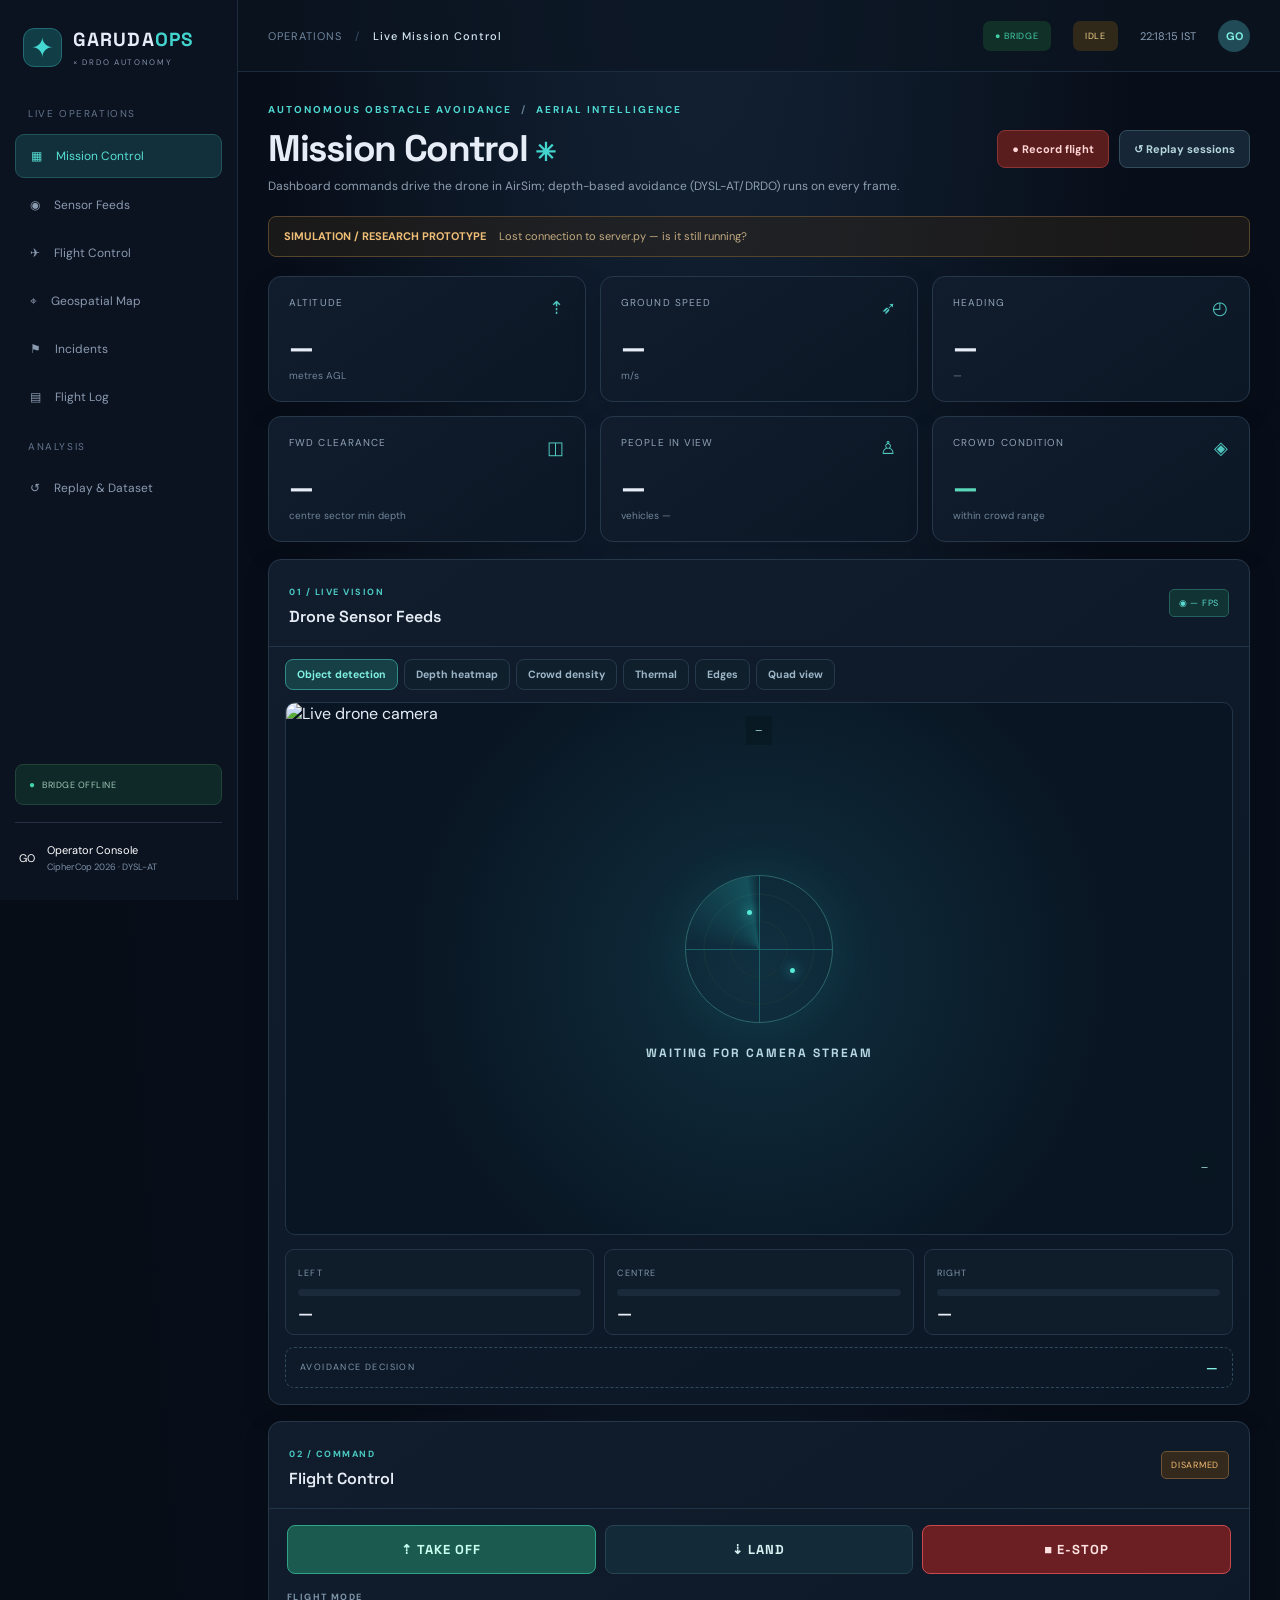
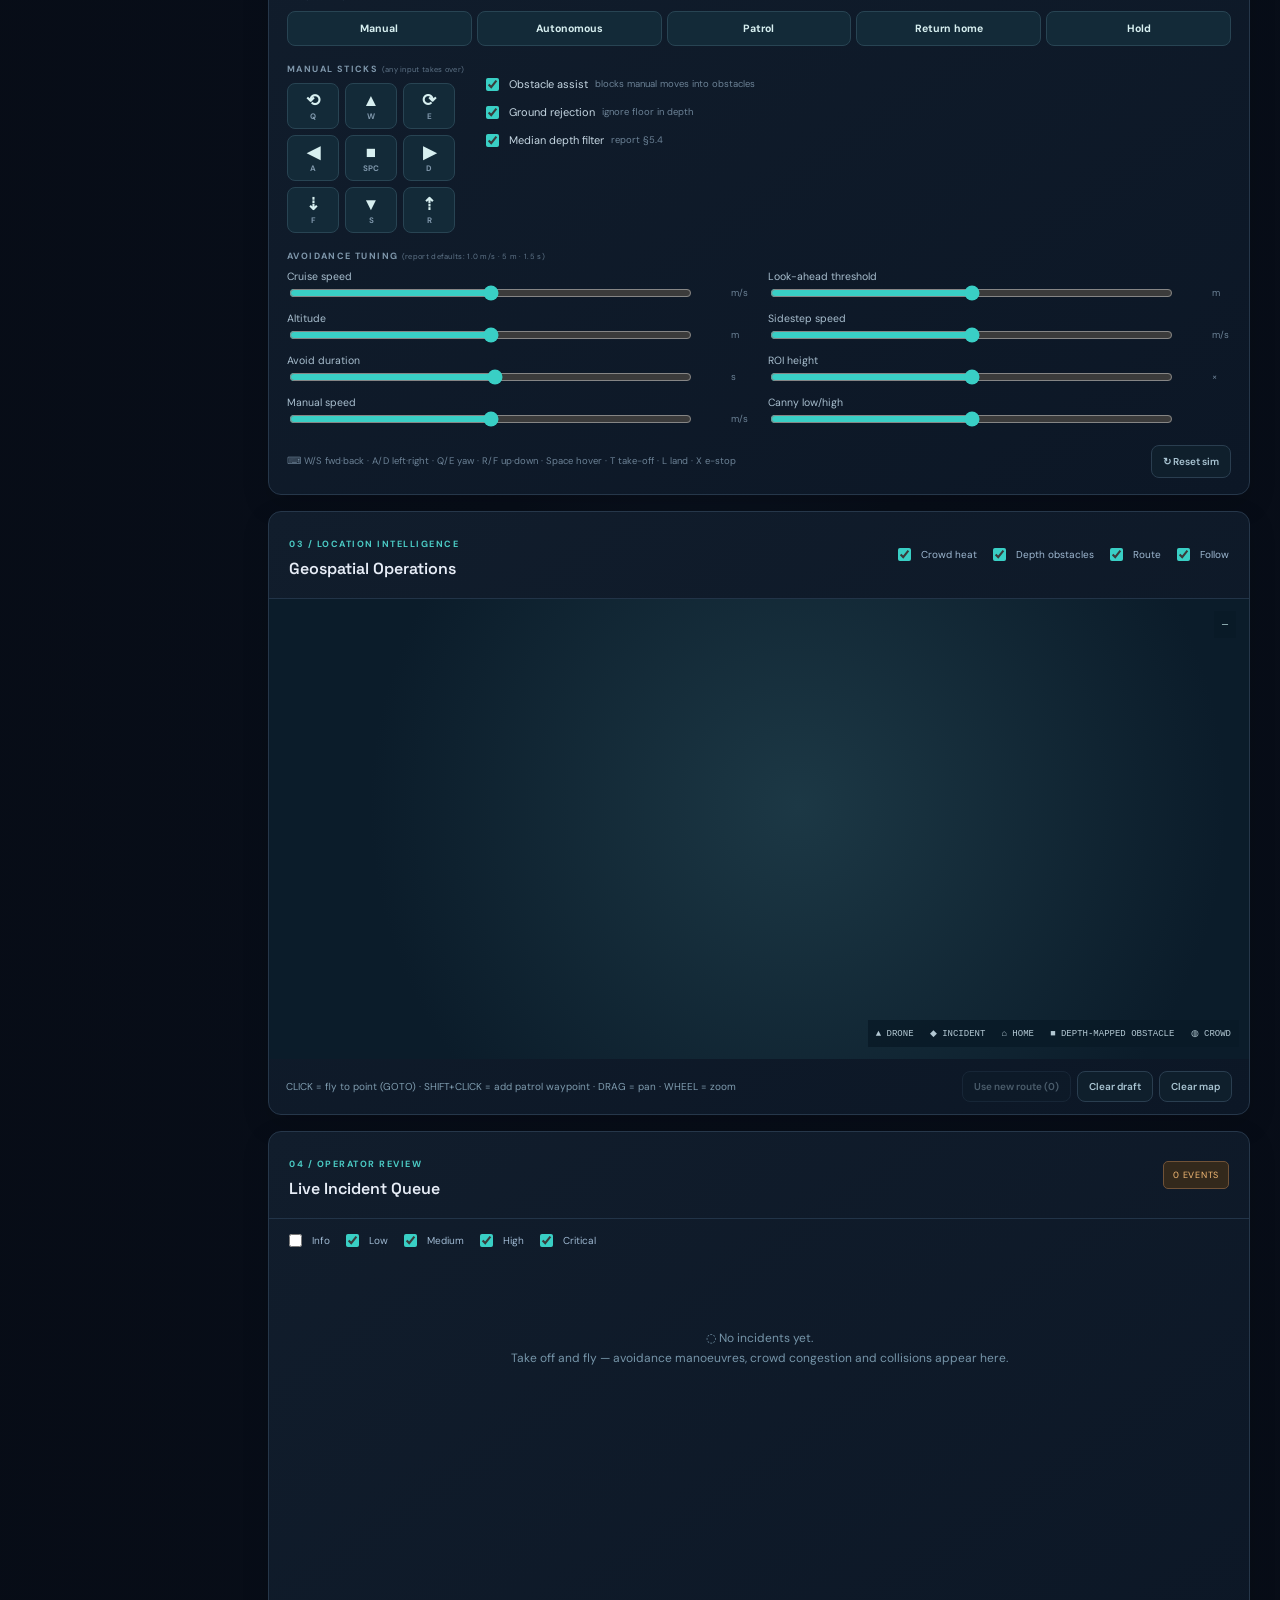
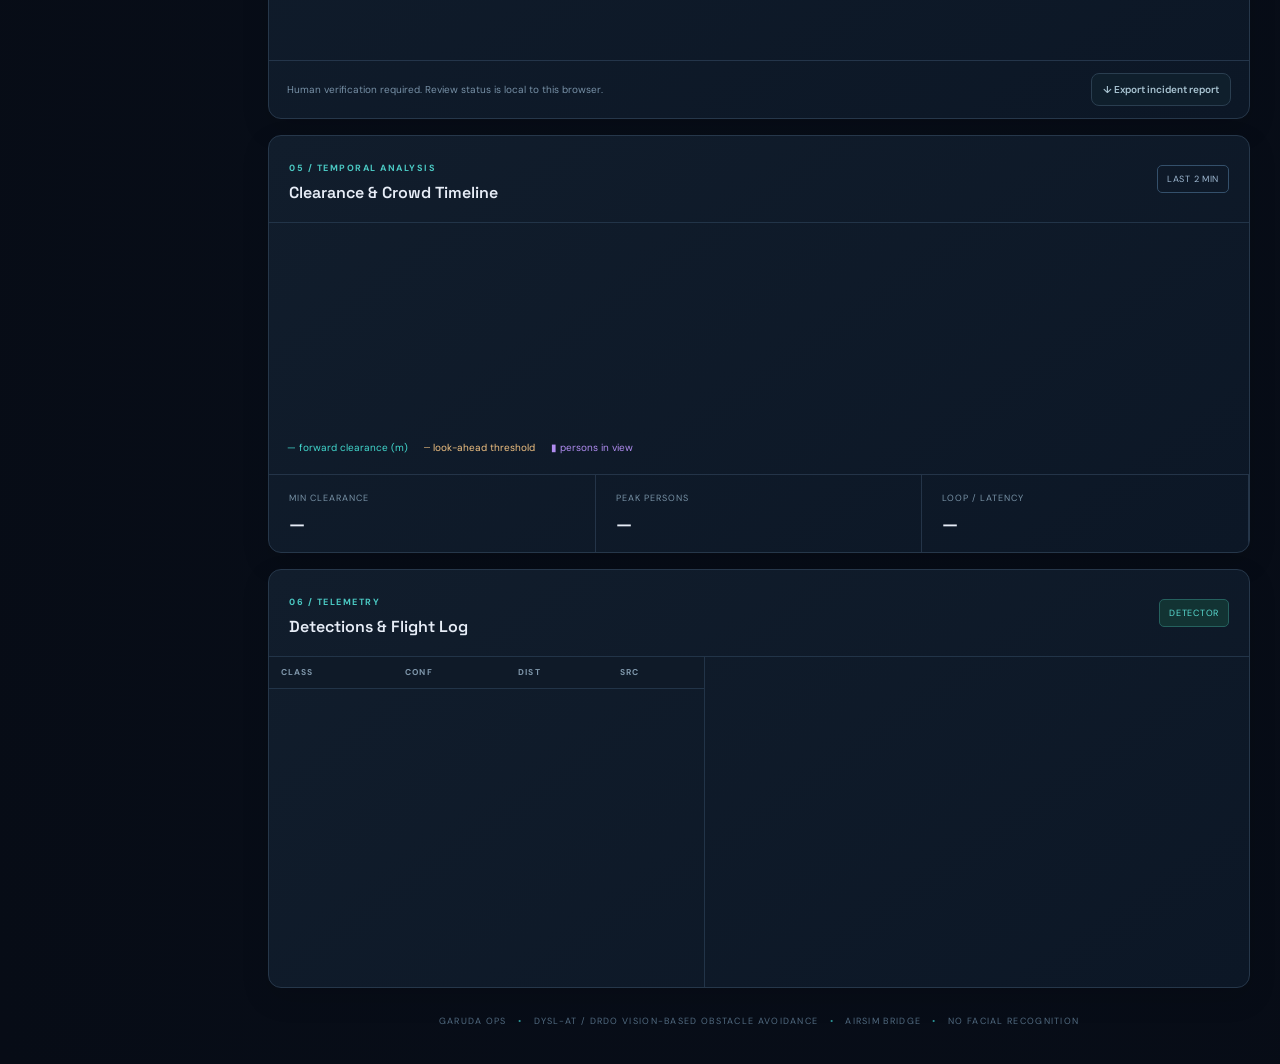
==== web/index.html @ 8958da9a "Initial commit" ====
<!doctype html>
<html lang="en">
<head>
<meta charset="utf-8"><meta name="viewport" content="width=device-width,initial-scale=1">
<title>GARUDA OPS | Live Mission Control</title>
<link rel="preconnect" href="https://fonts.googleapis.com">
<link href="https://fonts.googleapis.com/css2?family=DM+Sans:wght@400;500;600;700&family=Space+Grotesk:wght@400;500;600;700&display=swap" rel="stylesheet">
<link rel="stylesheet" href="style.css">
<link rel="stylesheet" href="live.css">
</head>
<body>
<div class="app">
<aside class="sidebar">
  <div class="brand"><div class="brand-icon">✦</div><div><strong>GARUDA<span>OPS</span></strong><small>× DRDO AUTONOMY</small></div></div>
  <div class="side-label">LIVE OPERATIONS</div>
  <nav>
    <a class="active" href="#overview">▦ <span>Mission Control</span></a>
    <a href="#sensors">◉ <span>Sensor Feeds</span></a>
    <a href="#flight">✈ <span>Flight Control</span></a>
    <a href="#geospatial">⌖ <span>Geospatial Map</span></a>
    <a href="#incidents">⚑ <span>Incidents</span></a>
    <a href="#log">▤ <span>Flight Log</span></a>
  </nav>
  <div class="side-label" style="margin-top:22px">ANALYSIS</div>
  <nav><a href="/replay">↺ <span>Replay &amp; Dataset</span></a></nav>
  <div class="sidebar-bottom">
    <div class="online-dot" id="linkBox">● <span id="linkText">CONNECTING…</span></div>
    <div class="operator">GO <span>Operator Console<small>CipherCop 2026 · DYSL-AT</small></span></div>
  </div>
</aside>

<div class="main">
<header class="topbar">
  <div class="crumb">OPERATIONS <span>/</span> <b>Live Mission Control</b></div>
  <div class="top-right">
    <span class="rec-badge" id="recBadge" hidden>● REC <b id="recTime">00:00</b></span>
    <span class="mode" id="backendPill">● BRIDGE</span>
    <span class="mode mode-flight" id="modePill">IDLE</span>
    <span id="clock">--:--:--</span><div class="avatar">GO</div>
  </div>
</header>

<div class="content" id="overview">
  <div class="intro">
    <div>
      <div class="eyebrow">AUTONOMOUS OBSTACLE AVOIDANCE <span> / </span> AERIAL INTELLIGENCE</div>
      <h1>Mission Control <span class="title-star">✳</span></h1>
      <p>Dashboard commands drive the drone in AirSim; depth-based avoidance (DYSL-AT/DRDO) runs on every frame.</p>
    </div>
    <div class="intro-actions">
      <button class="filebtn rec-btn" id="recBtn">● Record flight</button>
      <a class="filebtn outline" href="/replay">↺ Replay sessions</a>
    </div>
  </div>

  <div class="disclaimer" id="bridgeNote"><b>SIMULATION / RESEARCH PROTOTYPE</b> <span id="bridgeText">Connecting to the drone bridge…</span></div>

  <div class="metrics live-metrics">
    <div class="metric"><div class="metric-head">ALTITUDE <span>⇡</span></div><strong id="mAlt">—</strong><div class="metric-foot" id="mAltFoot">metres AGL</div></div>
    <div class="metric"><div class="metric-head">GROUND SPEED <span>➶</span></div><strong id="mSpd">—</strong><div class="metric-foot">m/s</div></div>
    <div class="metric"><div class="metric-head">HEADING <span>◴</span></div><strong id="mHdg">—</strong><div class="metric-foot" id="mZone">—</div></div>
    <div class="metric"><div class="metric-head">FWD CLEARANCE <span>◫</span></div><strong id="mClr">—</strong><div class="metric-foot" id="mClrFoot">centre sector min depth</div></div>
    <div class="metric"><div class="metric-head">PEOPLE IN VIEW <span>♙</span></div><strong id="mPpl">—</strong><div class="metric-foot" id="mVeh">vehicles —</div></div>
    <div class="metric"><div class="metric-head">CROWD CONDITION <span>◈</span></div><strong id="mCrowd" class="crowd-value">—</strong><div class="metric-foot" id="mCrowdFoot">within crowd range</div></div>
  </div>

  <div class="live-grid">
    <!-- 01 SENSOR FEEDS -->
    <section class="panel" id="sensors">
      <div class="panel-head">
        <div><span class="section-kicker">01 / LIVE VISION</span><h2>Drone Sensor Feeds</h2></div>
        <span class="pill cyan" id="fpsPill">◉ — FPS</span>
      </div>
      <div class="tabs" id="viewTabs">
        <button data-view="detection" class="on">Object detection</button>
        <button data-view="depth">Depth heatmap</button>
        <button data-view="crowd">Crowd density</button>
        <button data-view="thermal">Thermal</button>
        <button data-view="edges">Edges</button>
        <button data-view="quad">Quad view</button>
      </div>
      <div class="feed">
        <img id="feed" alt="Live drone camera">
        <div class="feed-wait" id="feedWait"><div class="radar"><div class="radar-sweep"></div><div class="radar-dot d1"></div><div class="radar-dot d2"></div></div><b>WAITING FOR CAMERA STREAM</b></div>
        <div class="hud bottom-left" id="hud">—</div>
        <div class="hud top-right-hud" id="hudMode">—</div>
      </div>
      <div class="sectors">
        <div class="sector" id="secL"><small>LEFT</small><div class="bar"><i></i></div><b>—</b></div>
        <div class="sector" id="secC"><small>CENTRE</small><div class="bar"><i></i></div><b>—</b></div>
        <div class="sector" id="secR"><small>RIGHT</small><div class="bar"><i></i></div><b>—</b></div>
      </div>
      <div class="decision"><span>AVOIDANCE DECISION</span><b id="decision">—</b></div>
    </section>

    <!-- 02 FLIGHT CONTROL -->
    <section class="panel" id="flight">
      <div class="panel-head">
        <div><span class="section-kicker">02 / COMMAND</span><h2>Flight Control</h2></div>
        <span class="pill orange" id="armPill">DISARMED</span>
      </div>
      <div class="fc">
        <div class="fc-main">
          <button class="big go" id="btnTakeoff">⇡ TAKE OFF</button>
          <button class="big" id="btnLand">⇣ LAND</button>
          <button class="big stop" id="btnStop">■ E-STOP</button>
        </div>
        <div class="fc-label">FLIGHT MODE</div>
        <div class="seg" id="modeSeg">
          <button data-mode="MANUAL">Manual</button>
          <button data-mode="AUTONOMOUS">Autonomous</button>
          <button data-mode="PATROL">Patrol</button>
          <button data-mode="RTH">Return home</button>
          <button data-mode="HOLD">Hold</button>
        </div>
        <div class="fc-row">
          <div>
            <div class="fc-label">MANUAL STICKS <small>(any input takes over)</small></div>
            <div class="pad">
              <button data-stick="yaw:-1" title="Q">⟲<small>Q</small></button>
              <button data-stick="fwd:1" title="W">▲<small>W</small></button>
              <button data-stick="yaw:1" title="E">⟳<small>E</small></button>
              <button data-stick="right:-1" title="A">◀<small>A</small></button>
              <button data-hover title="Space">■<small>SPC</small></button>
              <button data-stick="right:1" title="D">▶<small>D</small></button>
              <button data-stick="up:-1" title="F">⇣<small>F</small></button>
              <button data-stick="fwd:-1" title="S">▼<small>S</small></button>
              <button data-stick="up:1" title="R">⇡<small>R</small></button>
            </div>
          </div>
          <div class="toggles">
            <label><input type="checkbox" data-param="assist" checked> Obstacle assist <small>blocks manual moves into obstacles</small></label>
            <label><input type="checkbox" data-param="ground_reject" checked> Ground rejection <small>ignore floor in depth</small></label>
            <label><input type="checkbox" data-param="median_filter" checked> Median depth filter <small>report §5.4</small></label>
          </div>
        </div>
        <div class="fc-label">AVOIDANCE TUNING <small>(report defaults: 1.0 m/s · 5 m · 1.5 s)</small></div>
        <div class="sliders">
          <label>Cruise speed <input type="range" data-param="forward_speed" min="0.2" max="8" step="0.1"><output></output><em>m/s</em></label>
          <label>Look-ahead threshold <input type="range" data-param="look_ahead_threshold" min="1" max="20" step="0.5"><output></output><em>m</em></label>
          <label>Altitude <input type="range" data-param="altitude" min="2" max="40" step="0.5"><output></output><em>m</em></label>
          <label>Sidestep speed <input type="range" data-param="avoid_speed_sideways" min="0.2" max="4" step="0.1"><output></output><em>m/s</em></label>
          <label>Avoid duration <input type="range" data-param="avoid_duration" min="0.3" max="5" step="0.1"><output></output><em>s</em></label>
          <label>ROI height <input type="range" data-param="roi_height_ratio" min="0.2" max="1" step="0.05"><output></output><em>×</em></label>
          <label>Manual speed <input type="range" data-param="manual_speed" min="0.2" max="10" step="0.1"><output></output><em>m/s</em></label>
          <label>Canny low/high <input type="range" data-param="canny_lo" min="10" max="200" step="5"><output></output><em></em></label>
        </div>
        <div class="fc-foot"><span>⌨ W/S fwd·back · A/D left·right · Q/E yaw · R/F up·down · Space hover · T take-off · L land · X e-stop</span><button id="btnReset" class="ghost">↻ Reset sim</button></div>
      </div>
    </section>

    <!-- 03 MAP -->
    <section class="panel" id="geospatial">
      <div class="panel-head">
        <div><span class="section-kicker">03 / LOCATION INTELLIGENCE</span><h2>Geospatial Operations</h2></div>
        <div class="layer-toggles" id="layers">
          <label><input type="checkbox" data-layer="crowd" checked> Crowd heat</label>
          <label><input type="checkbox" data-layer="occ" checked> Depth obstacles</label>
          <label><input type="checkbox" data-layer="route" checked> Route</label>
          <label><input type="checkbox" data-layer="follow" checked> Follow</label>
        </div>
      </div>
      <div class="map live-map"><canvas id="mapCanvas"></canvas>
        <div class="map-coords" id="coords">—</div>
        <div class="map-legend">▲ DRONE &nbsp; ◆ INCIDENT &nbsp; ⌂ HOME &nbsp; ■ DEPTH-MAPPED OBSTACLE &nbsp; ◍ CROWD</div>
      </div>
      <div class="map-note map-tools">
        <span>CLICK = fly to point (GOTO) · SHIFT+CLICK = add patrol waypoint · DRAG = pan · WHEEL = zoom</span>
        <span class="map-btns"><button id="routeApply" class="ghost" disabled>Use new route (0)</button><button id="routeClear" class="ghost">Clear draft</button><button id="mapClear" class="ghost">Clear map</button></span>
      </div>
    </section>

    <!-- 04 INCIDENTS -->
    <section class="panel incidents-panel" id="incidents">
      <div class="panel-head">
        <div><span class="section-kicker">04 / OPERATOR REVIEW</span><h2>Live Incident Queue</h2></div>
        <span class="pill orange" id="incidentBadge">0 EVENTS</span>
      </div>
      <div class="sev-filter" id="sevFilter">
        <label><input type="checkbox" value="INFO"> Info</label>
        <label><input type="checkbox" value="LOW" checked> Low</label>
        <label><input type="checkbox" value="MEDIUM" checked> Medium</label>
        <label><input type="checkbox" value="HIGH" checked> High</label>
        <label><input type="checkbox" value="CRITICAL" checked> Critical</label>
      </div>
      <div class="incident-list live-incidents" id="incidentList"></div>
      <div class="panel-foot foot-actions"><span>Human verification required. Review status is local to this browser.</span><button id="reportBtn" class="ghost">↓ Export incident report</button></div>
    </section>

    <!-- 05 TIMELINE -->
    <section class="panel trend-panel">
      <div class="panel-head">
        <div><span class="section-kicker">05 / TEMPORAL ANALYSIS</span><h2>Clearance &amp; Crowd Timeline</h2></div>
        <span class="pill">LAST 2 MIN</span>
      </div>
      <div class="chart"><canvas id="chartCanvas"></canvas></div>
      <div class="chart-legend"><span class="lg c1">— forward clearance (m)</span><span class="lg c2">┄ look-ahead threshold</span><span class="lg c3">▮ persons in view</span></div>
      <div class="trend-summary">
        <div><small>MIN CLEARANCE</small><strong id="sMin">—</strong></div>
        <div><small>PEAK PERSONS</small><strong id="sPeak">—</strong></div>
        <div><small>LOOP / LATENCY</small><strong id="sLoop">—</strong></div>
      </div>
    </section>

    <!-- 06 LOG -->
    <section class="panel" id="log">
      <div class="panel-head">
        <div><span class="section-kicker">06 / TELEMETRY</span><h2>Detections &amp; Flight Log</h2></div>
        <span class="pill cyan" id="detPill">DETECTOR</span>
      </div>
      <div class="split">
        <div class="det-table"><table><thead><tr><th>CLASS</th><th>CONF</th><th>DIST</th><th>SRC</th></tr></thead><tbody id="detBody"></tbody></table></div>
        <div class="console" id="console"></div>
      </div>
    </section>
  </div>
  <footer>GARUDA OPS <span>•</span> DYSL-AT / DRDO VISION-BASED OBSTACLE AVOIDANCE <span>•</span> AIRSIM BRIDGE <span>•</span> NO FACIAL RECOGNITION</footer>
</div>
</div>
</div>
<div class="toast" id="toast"></div>
<script src="live.js"></script>
</body>
</html>
---- web/style.css ----
:root{font-family:'DM Sans',sans-serif;color:#e7edf7;background:#070c16}*{box-sizing:border-box}html{scroll-behavior:smooth}body{margin:0;background:radial-gradient(ellipse at 55% -20%,#14263a 0%,#080e19 45%,#070c16 100%)}button,input,label{font:inherit}button{cursor:pointer}.app{display:flex;min-height:100vh}.sidebar{width:238px;flex-shrink:0;background:#0b1220;border-right:1px solid #1c2b3d;padding:27px 15px;display:flex;flex-direction:column;position:sticky;top:0;height:100vh}.brand{display:flex;gap:11px;align-items:center;padding:0 8px 40px}.brand-icon{display:grid;place-items:center;width:39px;height:39px;background:#113e46;color:#44d8d1;border:1px solid #236b73;border-radius:11px;font-size:27px}.brand strong{font:700 19px 'Space Grotesk';letter-spacing:1.1px}.brand strong span{color:#42d4cd}.brand small{display:block;font-size:8px;color:#8292a8;letter-spacing:1.7px;margin-top:5px}.side-label{font-size:10px;letter-spacing:1.6px;color:#63758c;padding:0 13px 14px}.sidebar nav{display:grid;gap:6px}.sidebar nav a{color:#8b9bb0;text-decoration:none;padding:13px 15px;border-radius:9px;font-size:12px;display:flex;gap:14px;align-items:center}.sidebar nav a:hover,.sidebar nav a.active{background:#12303b;color:#56e0d4}.sidebar nav a.active{border:1px solid #21545b}.sidebar-bottom{margin-top:auto}.online-dot{padding:13px;color:#41d2a5;font-size:10px;border:1px solid #214338;background:#0e2928;border-radius:8px}.online-dot span{color:#a1c8b9;margin-left:4px;font-size:9px;letter-spacing:.5px}.operator{display:flex;gap:12px;align-items:center;border-top:1px solid #263044;margin-top:17px;padding:20px 4px 0;color:#fff;font-size:11px}.operator::first-letter{color:#fff}.operator>span{display:flex;flex-direction:column}.operator small{color:#7d90a6;margin-top:4px}.main{min-width:0;flex:1}.topbar{height:72px;display:flex;align-items:center;justify-content:space-between;border-bottom:1px solid #1c2b3d;padding:0 30px;background:#0b1421a6}.crumb{color:#71869e;font-size:11px;letter-spacing:1px}.crumb span{margin:0 9px;color:#3b5168}.crumb b{color:#d5e6f4;font-weight:500}.top-right{display:flex;align-items:center;gap:22px;color:#8ba2b6;font-size:11px}.mode{color:#43cfa6;background:#103028;padding:9px 12px;border-radius:7px;font-size:9px;letter-spacing:.8px}.avatar{width:32px;height:32px;border-radius:50%;display:grid;place-items:center;background:#214b56;color:#80f0e2;font-weight:700}.content{padding:31px 30px 10px;max-width:1760px;margin:auto}.intro{display:flex;justify-content:space-between;gap:20px;align-items:center;margin-bottom:22px}.eyebrow{color:#4ed8d1;font-size:10px;letter-spacing:2px;font-weight:700}.eyebrow span{color:#627e91;margin:0 5px}.intro h1{font:700 clamp(27px,3vw,37px) 'Space Grotesk';margin:9px 0 6px;letter-spacing:-1.3px}.title-star{color:#42d4cd;font-size:25px}.intro p{margin:0;color:#8d9eb0;font-size:12px}.intro-actions{display:flex;gap:10px;flex-wrap:wrap}.filebtn,button{border:1px solid #284453;background:#132a38;color:#d7eff0;padding:11px 14px;border-radius:8px;font-size:11px;font-weight:700;transition:.2s}.filebtn{cursor:pointer;background:#2cc4bb;color:#071a21;border-color:#2cc4bb}.filebtn.outline{background:#172637;color:#b5d7dc;border-color:#344d5d}.filebtn:hover,button:hover{filter:brightness(1.17)}.disclaimer{border:1px solid #57442c;background:#30251875;color:#c5ab82;padding:11px 15px;border-radius:8px;font-size:11px;line-height:1.5;margin-bottom:19px}.disclaimer b{color:#f0bf77;margin-right:10px}.metrics{display:grid;grid-template-columns:repeat(4,minmax(0,1fr));gap:14px;margin-bottom:17px}.metric,.panel{background:linear-gradient(145deg,#111d2c,#0c1726);border:1px solid #26374a;border-radius:13px;box-shadow:0 10px 28px #00000020}.metric{padding:19px 20px}.metric-head{font-size:10px;letter-spacing:1.1px;color:#90a3b8;display:flex;justify-content:space-between}.metric-head span{font-size:18px;color:#4fc7bf}.metric strong{font:700 34px 'Space Grotesk';display:block;margin:9px 0 4px}.metric .crowd-value{font-size:26px;color:#5bd8ba}.metric-foot{font-size:10px;color:#71859b}.dashboard{display:grid;grid-template-columns:minmax(0,1.25fr) minmax(0,1fr);gap:16px}.panel{min-width:0;overflow:hidden}.panel-head{padding:19px 20px;display:flex;align-items:center;justify-content:space-between;gap:10px;border-bottom:1px solid #223448}.section-kicker{color:#4bcac4;letter-spacing:1.5px;font-size:9px;font-weight:700}.panel-head h2{font:600 16px 'Space Grotesk';margin:6px 0 0}.pill{font-size:9px;letter-spacing:.7px;border:1px solid #34506b;border-radius:5px;padding:7px 9px;color:#9fb9d2;white-space:nowrap}.pill.cyan{color:#5adbd1;border-color:#25615e;background:#123333}.pill.orange{color:#f6bb75;border-color:#705237;background:#33291c}.video-wrap{height:365px;position:relative;background:radial-gradient(circle at 50% 50%,#102e3b,#07121e 70%);overflow:hidden}.video-wrap video{width:100%;height:100%;object-fit:contain;display:block}.video-placeholder{position:absolute;inset:0;display:flex;align-items:center;justify-content:center;flex-direction:column;gap:13px;text-align:center;background:radial-gradient(circle,#103040,#091522 65%)}.video-placeholder b{font:600 12px 'Space Grotesk';letter-spacing:2px;color:#b8d8e4}.video-placeholder span{color:#7697a9;font-size:10px;max-width:310px;line-height:1.6}.radar{width:148px;height:148px;border:1px solid #2d666a;border-radius:50%;position:relative;background:repeating-radial-gradient(circle,#13323c 0,#13323c 1px,transparent 2px,transparent 27px);box-shadow:0 0 50px #2cd7c218;margin-bottom:10px}.radar:before,.radar:after{content:'';position:absolute;background:#1b6268}.radar:before{width:1px;height:100%;left:50%}.radar:after{height:1px;width:100%;top:50%}.radar-sweep{position:absolute;inset:0;border-radius:50%;background:conic-gradient(from 0deg,transparent 0deg,transparent 275deg,#24bcb944 350deg,transparent 360deg);animation:spin 5s linear infinite}.radar-dot{position:absolute;background:#58e9d7;width:5px;height:5px;border-radius:50%;box-shadow:0 0 12px #4cffee}.d1{left:42%;top:23%}.d2{left:71%;top:63%}@keyframes spin{to{transform:rotate(360deg)}}.hud{position:absolute;color:#a9e9e2;font:10px/1.5 monospace;background:#071720a8;padding:7px 10px;pointer-events:none;letter-spacing:.4px}.top-left{top:13px;left:14px}.top-left span{color:#ff9d7d}.bottom-left{bottom:13px;left:14px}.playback{padding:16px 19px}.time-line{display:flex;gap:12px;align-items:center;font:11px monospace;color:#b2c7d8}.time-line input{flex:1;accent-color:#39cfc5}.playback-controls{display:flex;align-items:center;gap:8px;margin-top:14px;flex-wrap:wrap}.playback-controls button{padding:9px 12px}.playback-controls button.accent{background:#20565c;color:#b1f7ed;border-color:#338f90}.playback-controls span{margin-left:auto;color:#7b9cad;font-size:9px;letter-spacing:1px}.panel-foot{border-top:1px solid #24354a;color:#7790a6;font-size:10px;padding:12px 18px;line-height:1.5}.map{height:448px;position:relative;overflow:hidden;background:radial-gradient(circle at 54% 45%,#1c3845,#0b1c2a 73%)}.map-grid{position:absolute;inset:0;background-image:linear-gradient(#31516544 1px,transparent 1px),linear-gradient(90deg,#31516544 1px,transparent 1px);background-size:34px 34px;transform:rotate(-9deg) scale(1.3)}.map-ring{position:absolute;border:1px solid #3ab9b03d;border-radius:50%;left:49%;top:49%;transform:translate(-50%,-50%)}.r1{width:180px;height:180px}.r2{width:330px;height:330px}.map-street{position:absolute;background:#34556850;border:1px solid #4d6b6e33;transform-origin:center}.s1{width:150%;height:16px;top:32%;left:-20%;transform:rotate(-28deg)}.s2{width:150%;height:9px;top:70%;left:-20%;transform:rotate(25deg)}.s3{width:12px;height:140%;top:-20%;left:34%;transform:rotate(17deg)}.s4{width:10px;height:140%;top:-20%;left:72%;transform:rotate(-11deg)}.map-label{position:absolute;color:#658a9c;font:9px monospace;letter-spacing:1px}.map-label.a{top:18%;left:14%}.map-label.b{bottom:22%;right:9%}.map-label.c{bottom:16%;left:15%}.hq-pin,.drone-pin{position:absolute;display:grid;place-items:center;z-index:3}.hq-pin{left:24%;top:77%;color:#fff;background:#304b67;border:1px solid #7f9bb6;width:30px;height:30px;border-radius:7px}.drone-pin{left:51%;top:46%;width:35px;height:35px;background:#1c726f;border:1px solid #5ef7e5;color:#b9fff5;border-radius:50%;box-shadow:0 0 0 8px #1ce4c216,0 0 22px #28e0c755;font-size:22px;transition:left .5s,top .5s}.incident-pin{position:absolute;z-index:4;transform:translate(-50%,-50%);border:1px solid #ffb870;background:#61381e;color:#ffd9a6;width:27px;height:27px;border-radius:50%;display:grid;place-items:center;cursor:pointer;box-shadow:0 0 0 6px #ef9d3d24}.incident-pin:hover{transform:translate(-50%,-50%) scale(1.2)}.map-coords{position:absolute;top:12px;right:13px;font:10px monospace;color:#b2d5d7;background:#091a27bb;padding:8px}.map-legend{position:absolute;bottom:12px;right:10px;font:9px monospace;color:#b2c7d2;background:#091a27db;padding:8px}.map-note{padding:12px 17px;font-size:10px;color:#7f9caf}.chart{height:182px;padding:17px 18px 0}.chart svg{width:100%;height:100%;overflow:visible}.chart-bottom{display:flex;justify-content:space-between;padding:0 23px;color:#7893a8;font:10px monospace}.trend-summary{display:grid;grid-template-columns:repeat(3,1fr);border-top:1px solid #243448;margin-top:20px}.trend-summary>div{padding:17px 20px;border-right:1px solid #243448}.trend-summary small,.dataset-meta small{display:block;color:#7892a6;font-size:9px;letter-spacing:1px}.trend-summary strong{display:block;margin-top:8px;font:600 18px 'Space Grotesk'}.incident-list{padding:13px;max-height:282px;min-height:245px;overflow:auto}.incident-card{border:1px solid #344357;background:#142336;border-left:3px solid #d49b54;border-radius:8px;padding:13px;margin-bottom:10px}.incident-card h3{font:600 12px 'Space Grotesk';margin:0 0 7px}.incident-card p{color:#8ea4b8;font-size:10px;margin:4px 0;line-height:1.5}.incident-top{display:flex;justify-content:space-between;gap:10px}.severity{font-size:9px;color:#f4ba7d}.incident-actions{display:flex;gap:6px;margin-top:11px;flex-wrap:wrap}.incident-actions button{padding:7px 10px;font-size:10px}.incident-actions button:disabled{opacity:.35;cursor:default}.empty{color:#7695a9;text-align:center;padding:65px 10px;font-size:12px;line-height:1.7}.dataset-meta{display:grid;grid-template-columns:1fr 1fr;gap:20px;padding:21px}.dataset-meta strong{display:block;margin-top:7px;font-size:11px;line-height:1.5;word-break:break-word}.dataset-actions{padding:0 20px 16px;display:flex;gap:8px;flex-wrap:wrap}.data-note{color:#8298a8;font-size:10px;line-height:1.6;padding:0 20px 17px}footer{text-align:center;padding:27px;color:#526b80;font-size:9px;letter-spacing:1.3px}footer span{color:#2a8e90;margin:0 8px}@media(max-width:1200px){.sidebar{width:195px}.dashboard{grid-template-columns:1fr}.video-wrap{height:400px}}@media(max-width:760px){.sidebar{display:none}.content{padding:18px 12px}.topbar{padding:0 14px}.top-right #clock{display:none}.mode{font-size:8px}.intro{align-items:flex-start;flex-direction:column}.metrics{grid-template-columns:1fr 1fr;gap:9px}.metric{padding:14px}.metric strong{font-size:27px}.video-wrap{height:280px}.map{height:330px}.panel-head{padding:15px}}
---- web/live.css ----
/* Additions for the live mission-control page; builds on Vaishnav's style.css */
.sidebar nav+.side-label{margin-top:22px}
.mode-flight{color:#f3d48d;background:#30291a}
.rec-badge{color:#ff8f8f;background:#3a1717;border:1px solid #6b2a2a;padding:8px 11px;border-radius:7px;font-size:10px;letter-spacing:.8px;animation:blink 1.2s steps(2) infinite}
.rec-badge b{color:#ffd0d0;margin-left:5px;font-family:monospace}
@keyframes blink{50%{opacity:.55}}
a.filebtn{text-decoration:none;display:inline-block}
.rec-btn{background:#5a1d1d!important;border-color:#8c3434!important;color:#ffd5d5!important}
.rec-btn.on{background:#c43d3d!important;color:#fff!important}
.live-metrics{grid-template-columns:repeat(6,minmax(0,1fr))}
.live-metrics .metric strong{font-size:28px}
.live-grid{display:grid;grid-template-columns:minmax(0,1.35fr) minmax(0,1fr);gap:16px}

/* sensor feeds */
.tabs{display:flex;gap:6px;padding:12px 16px 0;flex-wrap:wrap}
.tabs button{padding:8px 11px;font-size:10.5px;background:#0f1f2c;color:#9db6c8;border-color:#26394b}
.tabs button.on{background:#174046;color:#7ff0e2;border-color:#2f8b88}
.feed{position:relative;margin:12px 16px 0;aspect-ratio:16/9;background:radial-gradient(circle,#103040,#091522 65%);border:1px solid #223448;border-radius:10px;overflow:hidden}
.feed img{width:100%;height:100%;object-fit:contain;display:block}
.feed-wait{position:absolute;inset:0;display:flex;align-items:center;justify-content:center;flex-direction:column;gap:12px;color:#b8d8e4;font:600 12px 'Space Grotesk';letter-spacing:2px}
.top-right-hud{top:13px;right:14px}
.sectors{display:grid;grid-template-columns:repeat(3,1fr);gap:10px;padding:14px 16px 4px}
.sector{background:#0f1c2a;border:1px solid #243548;border-radius:9px;padding:10px 12px}
.sector small{font-size:9px;letter-spacing:1.2px;color:#7f97ab}
.sector .bar{height:7px;background:#1a2a3a;border-radius:4px;margin:8px 0 6px;overflow:hidden}
.sector .bar i{display:block;height:100%;width:0;background:#41d2a5;transition:width .25s,background .25s}
.sector b{font:600 17px 'Space Grotesk'}
.sector.blocked{border-color:#7a3434;background:#2a1517}
.sector.blocked .bar i{background:#ef6a6a}
.sector.blocked b{color:#ff9b9b}
.decision{margin:8px 16px 16px;padding:11px 14px;border:1px dashed #2d4b5a;border-radius:9px;display:flex;justify-content:space-between;gap:10px;align-items:center}
.decision span{font-size:9px;letter-spacing:1.4px;color:#7f97ab;white-space:nowrap}
.decision b{font:600 13px 'Space Grotesk';color:#7ff0e2;text-align:right}
.decision.warn b{color:#f6bb75}.decision.bad b{color:#ff8f8f}

/* flight control */
.fc{padding:16px 18px}
.fc-main{display:grid;grid-template-columns:1fr 1fr 1fr;gap:9px}
.big{padding:15px 10px;font:700 13px 'Space Grotesk';letter-spacing:1px}
.big.go{background:#1b5a4e;border-color:#2fa48a;color:#c9fff0}
.big.stop{background:#6b1f22;border-color:#c84a4f;color:#ffe1e1}
.fc-label{font-size:9px;letter-spacing:1.4px;color:#7f97ab;margin:17px 0 8px;font-weight:700}
.fc-label small{font-weight:400;letter-spacing:.3px;color:#5f7488}
.seg{display:grid;grid-template-columns:repeat(5,1fr);gap:5px}
.seg button{padding:10px 4px;font-size:10.5px}
.seg button.on{background:#20565c;color:#b1f7ed;border-color:#338f90;box-shadow:0 0 0 1px #338f90 inset}
.fc-row{display:grid;grid-template-columns:auto 1fr;gap:18px;align-items:start}
.pad{display:grid;grid-template-columns:repeat(3,52px);gap:6px}
.pad button{height:46px;padding:0;font-size:17px;display:flex;flex-direction:column;align-items:center;justify-content:center;line-height:1}
.pad button small{font-size:8px;color:#7f97ab;margin-top:3px}
.pad button.held{background:#2a7a77;color:#fff;border-color:#57d8cf}
.toggles{display:grid;gap:9px;margin-top:29px}
.toggles label,.layer-toggles label,.sev-filter label{font-size:11px;color:#c5d6e2;display:flex;gap:7px;align-items:center;cursor:pointer}
.toggles small{color:#6c8296;font-size:9.5px}
input[type=checkbox]{accent-color:#39cfc5}
.sliders{display:grid;grid-template-columns:1fr 1fr;gap:9px 18px}
.sliders label{display:grid;grid-template-columns:1fr 38px 22px;grid-template-rows:auto auto;align-items:center;font-size:10.5px;color:#a9bfcf}
.sliders input{grid-column:1/2;grid-row:2;accent-color:#39cfc5;width:100%}
.sliders output{grid-row:2;font:600 12px 'Space Grotesk';color:#e7edf7;text-align:right}
.sliders em{grid-row:2;font-style:normal;color:#6c8296;font-size:9.5px;padding-left:3px}
.fc-foot{display:flex;justify-content:space-between;align-items:center;gap:10px;margin-top:16px;font-size:9.5px;color:#6c8296;line-height:1.5}
button.ghost{background:#0f1f2c;border-color:#2a3e50;color:#a9c4d2;font-weight:600;padding:8px 11px;font-size:10px}
button:disabled{opacity:.4;cursor:default;filter:none}

/* map */
.live-map{height:460px;cursor:crosshair}
.live-map canvas{position:absolute;inset:0;width:100%;height:100%}
.layer-toggles{display:flex;gap:12px;flex-wrap:wrap;justify-content:flex-end}
.layer-toggles label{font-size:10px;color:#9fb9d2}
.map-tools{display:flex;justify-content:space-between;gap:10px;align-items:center;flex-wrap:wrap}
.map-btns{display:flex;gap:6px}

/* incidents */
.sev-filter{display:flex;gap:12px;padding:12px 16px 0;flex-wrap:wrap}
.sev-filter label{font-size:10px;color:#9fb9d2}
.live-incidents{max-height:410px;min-height:410px}
.incident-card.sev-INFO{border-left-color:#4f7d9a}.incident-card.sev-LOW{border-left-color:#4fc7bf}
.incident-card.sev-MEDIUM{border-left-color:#f3d48d}.incident-card.sev-HIGH{border-left-color:#f29a55}
.incident-card.sev-CRITICAL{border-left-color:#ef5a5a;background:#2a1719}
.incident-card.flash{animation:flash 1.2s ease 2}
@keyframes flash{50%{box-shadow:0 0 0 2px #f0c181}}
.incident-actions button.picked{background:#20565c;color:#b1f7ed}
.foot-actions{display:flex;justify-content:space-between;align-items:center;gap:10px}

/* chart */
.trend-panel .chart{height:210px;padding:14px 16px 0}
.chart canvas{width:100%;height:100%;display:block}
.chart-legend{display:flex;gap:16px;padding:8px 18px 0;font-size:10px;flex-wrap:wrap}
.lg.c1{color:#42d9ce}.lg.c2{color:#f0c181}.lg.c3{color:#b08cf0}

/* log */
.split{display:grid;grid-template-columns:minmax(0,1fr) minmax(0,1.25fr);min-height:330px}
.det-table{border-right:1px solid #223448;overflow:auto;max-height:330px}
.det-table table{width:100%;border-collapse:collapse;font-size:10.5px}
.det-table th{font-size:8.5px;letter-spacing:1.1px;color:#7f97ab;text-align:left;padding:10px 12px;border-bottom:1px solid #223448;position:sticky;top:0;background:#0f1a28}
.det-table td{padding:7px 12px;border-bottom:1px solid #18283a;color:#c9d9e5}
.det-table td.person{color:#5adbd1}.det-table td.car{color:#f6bb75}
.console{font:10.5px/1.6 ui-monospace,Consolas,monospace;padding:10px 14px;overflow:auto;max-height:330px;color:#9fb9cc}
.console div{white-space:pre-wrap;word-break:break-word}
.console .ERROR{color:#ff8f8f}.console .WARN{color:#f6bb75}.console .EVENT{color:#f3d48d}.console .MODE{color:#7ff0e2}.console .NAV{color:#a7c7ff}.console .REC{color:#ff9d9d}

.toast{position:fixed;bottom:24px;left:50%;transform:translateX(-50%) translateY(30px);opacity:0;background:#132a38;border:1px solid #2f8b88;color:#c9fff0;padding:11px 18px;border-radius:9px;font-size:12px;transition:.25s;z-index:20;pointer-events:none}
.toast.show{opacity:1;transform:translateX(-50%) translateY(0)}
.toast.err{border-color:#c84a4f;color:#ffd5d5;background:#2a1517}

@media(max-width:1300px){.live-metrics{grid-template-columns:repeat(3,minmax(0,1fr))}.live-grid{grid-template-columns:1fr}}
@media(max-width:760px){.live-metrics{grid-template-columns:1fr 1fr}.sliders{grid-template-columns:1fr}.fc-row{grid-template-columns:1fr}.toggles{margin-top:0}.split{grid-template-columns:1fr}.seg{grid-template-columns:repeat(3,1fr)}}
.feed .bottom-left{bottom:auto;top:13px;left:50%;transform:translateX(-50%);white-space:nowrap}
.feed .top-right-hud{top:auto;bottom:52px}
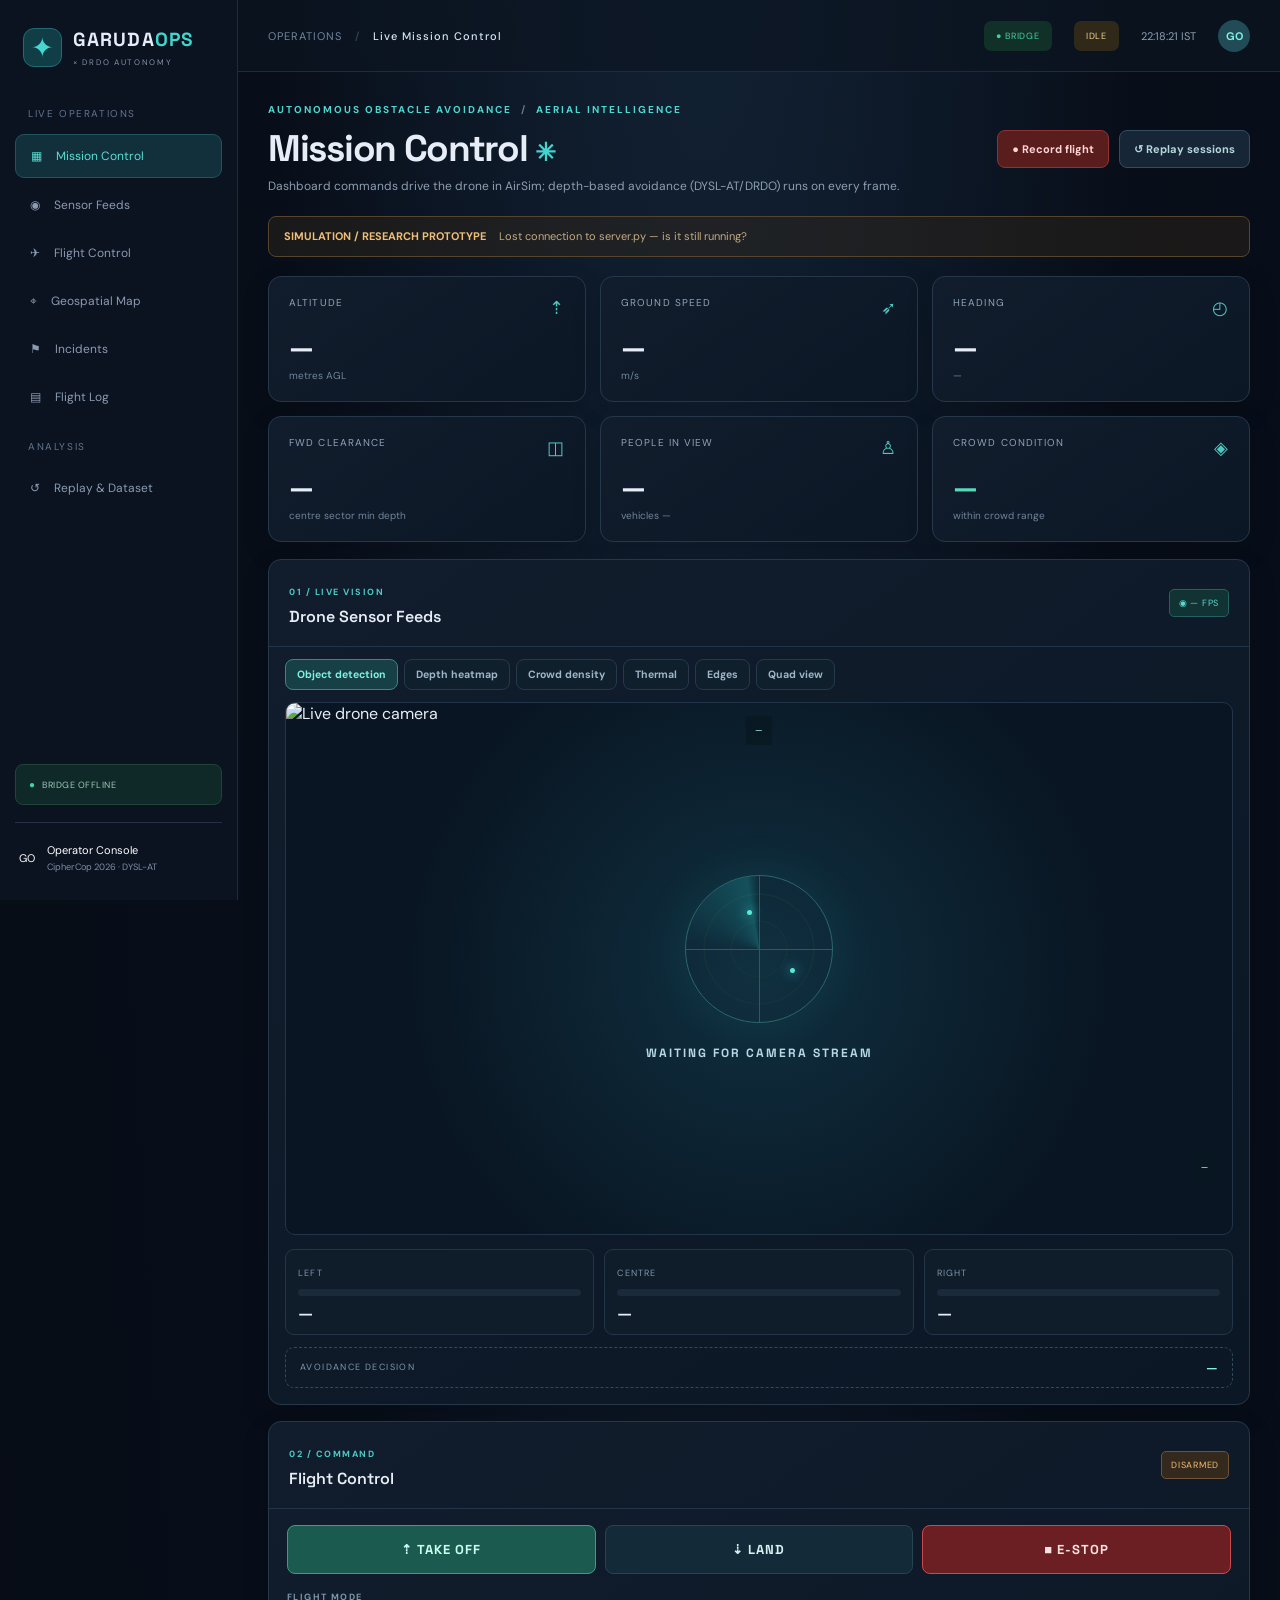
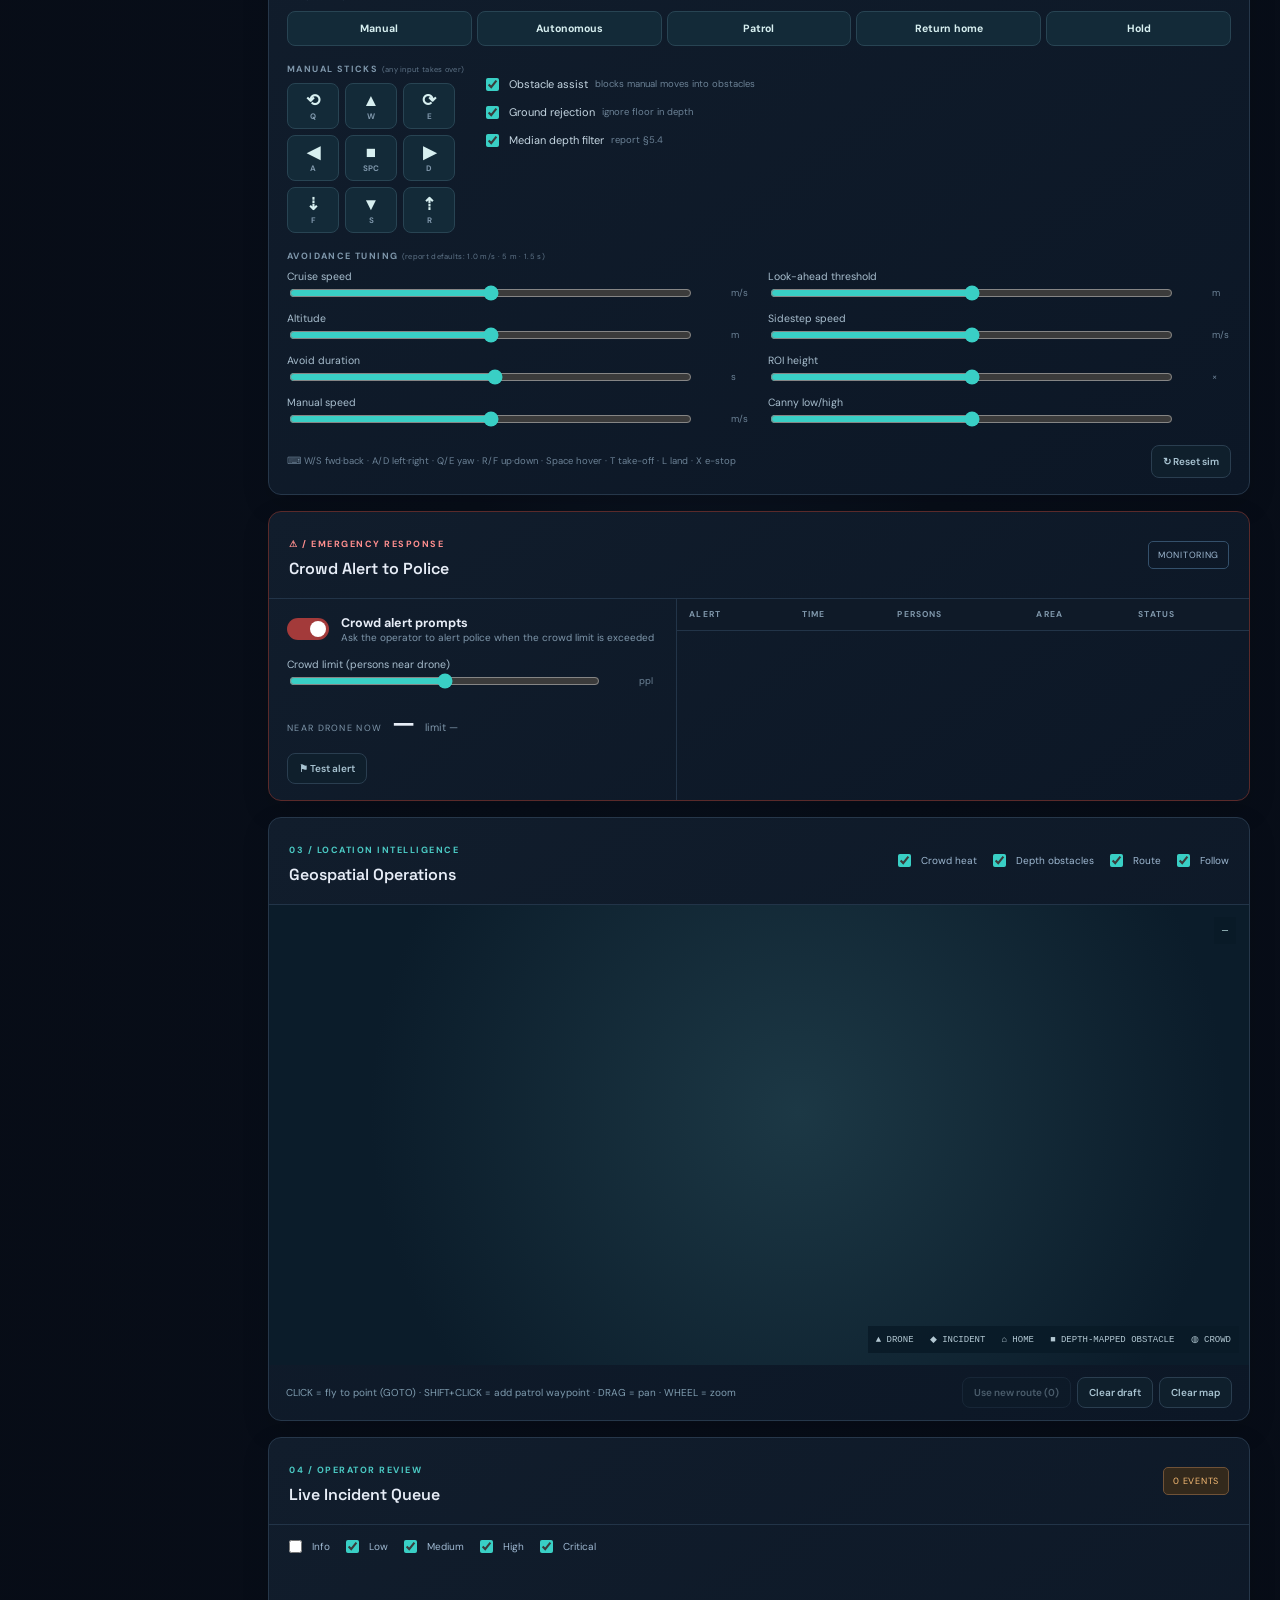
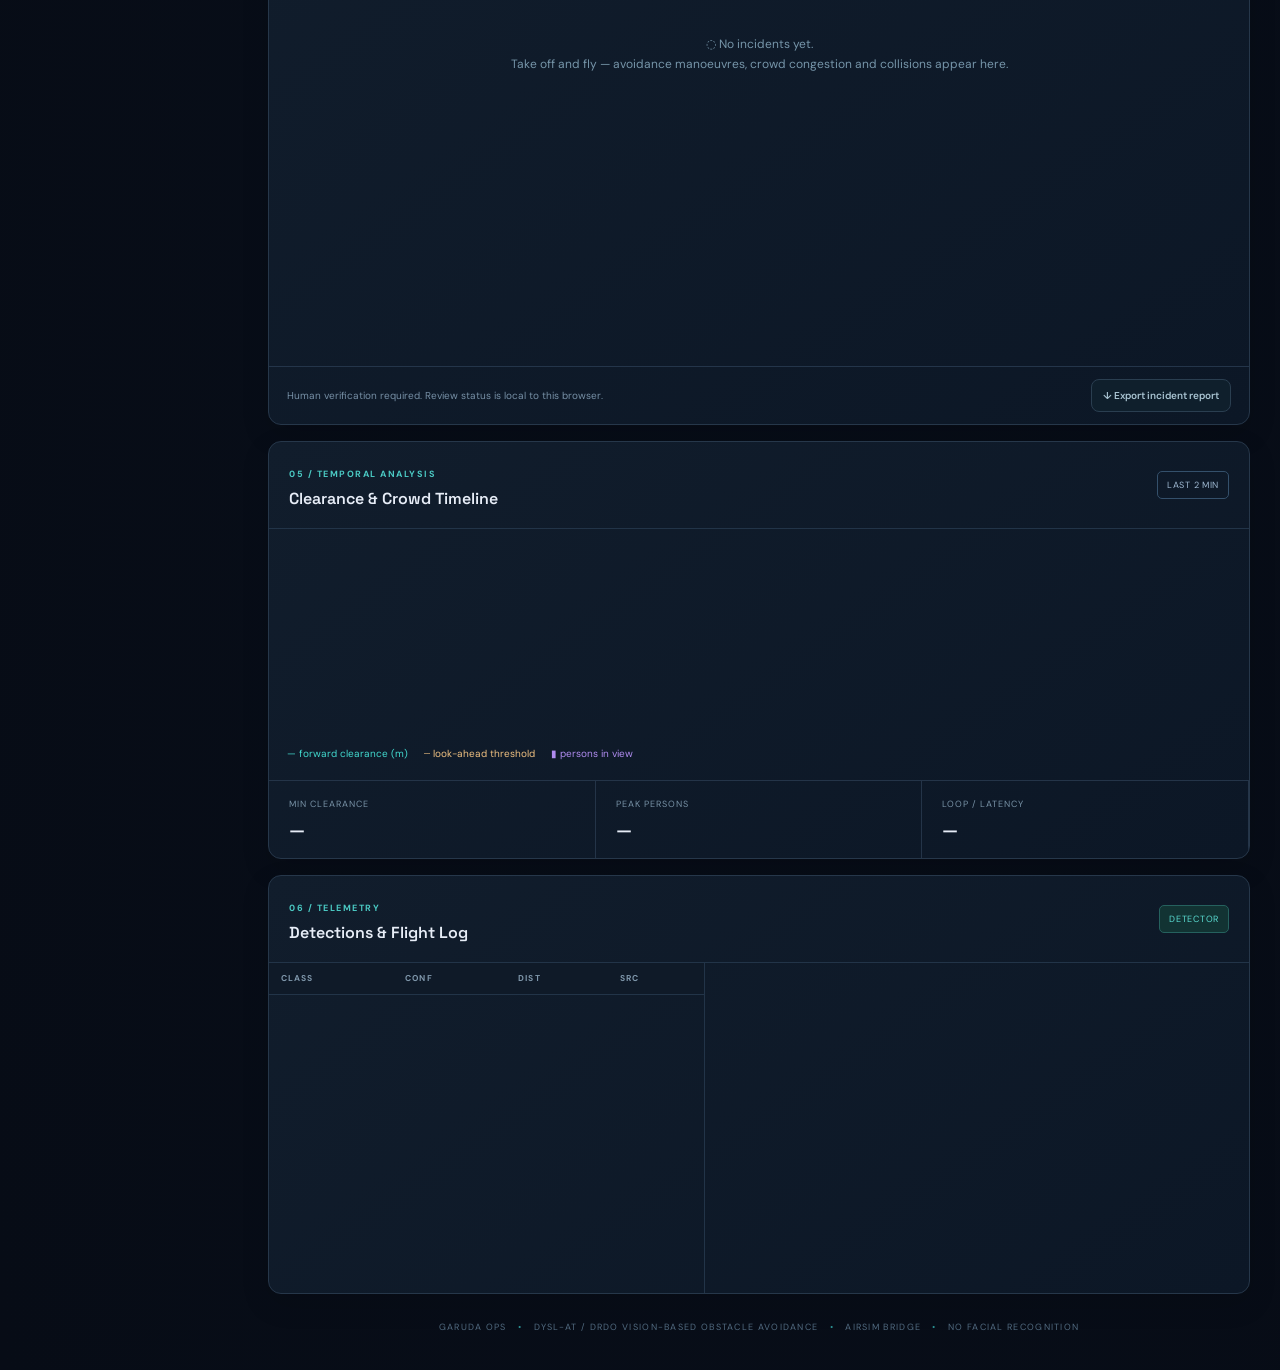
==== commit efa464dc: "Emergency response: crowd alert to police" ====
--- a/web/index.html
+++ b/web/index.html
@@ -149,6 +149,26 @@
       </div>
     </section>
 
+    <!-- EMERGENCY RESPONSE -->
+    <section class="panel er-panel" id="emergency">
+      <div class="panel-head">
+        <div><span class="section-kicker">⚠ / EMERGENCY RESPONSE</span><h2>Crowd Alert to Police</h2></div>
+        <span class="pill" id="erPill">MONITORING</span>
+      </div>
+      <div class="er-body">
+        <div class="er-controls">
+          <label class="er-toggle"><input type="checkbox" data-param="alert_enabled" checked><span class="sw"></span>
+            <b>Crowd alert prompts</b><small>Ask the operator to alert police when the crowd limit is exceeded</small></label>
+          <div class="sliders er-slider">
+            <label>Crowd limit (persons near drone) <input type="range" data-param="alert_limit" min="2" max="60" step="1"><output></output><em>ppl</em></label>
+          </div>
+          <div class="er-now"><small>NEAR DRONE NOW</small><strong id="erNow">—</strong><span id="erNowFoot">limit —</span></div>
+          <button class="ghost" id="erTest" title="Raises a clearly-marked TEST alert with the current position">⚑ Test alert</button>
+        </div>
+        <div class="er-log"><table><thead><tr><th>ALERT</th><th>TIME</th><th>PERSONS</th><th>AREA</th><th>STATUS</th></tr></thead><tbody id="erBody"></tbody></table></div>
+      </div>
+    </section>
+
     <!-- 03 MAP -->
     <section class="panel" id="geospatial">
       <div class="panel-head">
@@ -218,6 +238,25 @@
 </div>
 </div>
 </div>
+<div class="modal-back" id="alertModal" hidden>
+  <div class="modal" role="alertdialog" aria-labelledby="alertTitle">
+    <div class="modal-head"><span class="blink">⚠</span> <b id="alertTitle">CROWD LIMIT EXCEEDED</b><span class="test-tag" id="alertTest" hidden>TEST</span></div>
+    <img id="alertSnap" alt="Crowd-density snapshot at the time of the alert">
+    <p class="modal-msg" id="alertMsg">—</p>
+    <div class="modal-grid">
+      <div><small>ALERT</small><b id="alertId">—</b></div>
+      <div><small>DETECTED AT</small><b id="alertTime">—</b></div>
+      <div><small>AREA</small><b id="alertZone">—</b></div>
+      <div><small>GPS</small><b id="alertGps">—</b></div>
+    </div>
+    <p class="modal-q">Send alert to the nearest police station?</p>
+    <div class="modal-btns">
+      <button class="big stop" id="alertYes">✔ YES, SEND ALERT</button>
+      <button class="big" id="alertNo">✕ NO</button>
+    </div>
+    <small class="modal-foot" id="alertWait">Waiting for operator decision…</small>
+  </div>
+</div>
 <div class="toast" id="toast"></div>
 <script src="live.js"></script>
 </body>
--- a/web/live.css
+++ b/web/live.css
@@ -107,3 +107,45 @@
 @media(max-width:760px){.live-metrics{grid-template-columns:1fr 1fr}.sliders{grid-template-columns:1fr}.fc-row{grid-template-columns:1fr}.toggles{margin-top:0}.split{grid-template-columns:1fr}.seg{grid-template-columns:repeat(3,1fr)}}
 .feed .bottom-left{bottom:auto;top:13px;left:50%;transform:translateX(-50%);white-space:nowrap}
 .feed .top-right-hud{top:auto;bottom:52px}
+
+/* emergency response */
+.er-panel{grid-column:1/-1;border-color:#5a2a2a}
+.er-panel .section-kicker{color:#ff8f8f}
+.er-body{display:grid;grid-template-columns:minmax(0,1fr) minmax(0,1.4fr);gap:0}
+.er-controls{padding:16px 18px;display:grid;gap:14px;border-right:1px solid #223448;align-content:start}
+.er-toggle{display:grid;grid-template-columns:auto 1fr;column-gap:12px;align-items:center;cursor:pointer}
+.er-toggle input{display:none}
+.er-toggle .sw{grid-row:1/3;width:42px;height:22px;border-radius:12px;background:#2a3a4a;position:relative;transition:.2s}
+.er-toggle .sw:after{content:'';position:absolute;left:3px;top:3px;width:16px;height:16px;border-radius:50%;background:#9fb3c4;transition:.2s}
+.er-toggle input:checked+.sw{background:#a33a3a}
+.er-toggle input:checked+.sw:after{left:23px;background:#fff}
+.er-toggle b{font-size:12.5px;color:#e7edf7}.er-toggle small{font-size:10px;color:#7f97ab}
+.er-slider{grid-template-columns:1fr}
+.er-now{display:flex;align-items:baseline;gap:10px}
+.er-now small{font-size:9px;letter-spacing:1.3px;color:#7f97ab}
+.er-now strong{font:600 26px 'Space Grotesk'}
+.er-now span{font-size:10.5px;color:#7f97ab}
+.er-now.over strong{color:#ff7d7d}
+#erTest{justify-self:start}
+.er-log{max-height:250px;overflow:auto}
+.er-log table{width:100%;border-collapse:collapse;font-size:10.5px}
+.er-log th{font-size:8.5px;letter-spacing:1.1px;color:#7f97ab;text-align:left;padding:10px 12px;border-bottom:1px solid #223448;position:sticky;top:0;background:#0f1a28}
+.er-log td{padding:8px 12px;border-bottom:1px solid #18283a;color:#c9d9e5}
+.st-SENT{color:#ff9b9b;font-weight:700}.st-DECLINED{color:#9fb3c4}.st-PENDING{color:#f3d48d;font-weight:700}
+.pill.alarm{background:#5a1d1d;color:#ffd5d5;border-color:#c84a4f;animation:blink 1s steps(2) infinite}
+/* modal */
+.modal-back{position:fixed;inset:0;background:#000a;display:flex;align-items:center;justify-content:center;z-index:30;backdrop-filter:blur(2px)}
+.modal-back[hidden]{display:none}
+.modal{width:min(620px,94vw);background:#121c28;border:2px solid #c84a4f;border-radius:14px;padding:18px 20px;box-shadow:0 0 0 6px #c84a4f33,0 20px 60px #000}
+.modal-head{font:700 17px 'Space Grotesk';color:#ffb3b3;letter-spacing:1px;display:flex;gap:10px;align-items:center}
+.blink{animation:blink 1s steps(2) infinite;color:#ff5d5d}
+.test-tag{background:#f3d48d;color:#3a2a00;font-size:10px;padding:3px 8px;border-radius:5px}
+.modal img{width:100%;border-radius:8px;margin:12px 0 8px;background:#0b1520;min-height:120px;display:block}
+.modal-msg{font-size:13px;color:#e7edf7;margin:4px 0 10px}
+.modal-grid{display:grid;grid-template-columns:1fr 1fr;gap:8px 16px;margin-bottom:12px}
+.modal-grid small{display:block;font-size:8.5px;letter-spacing:1.2px;color:#7f97ab}
+.modal-grid b{font-size:12px;color:#e7edf7;font-family:ui-monospace,Consolas,monospace}
+.modal-q{font:600 15px 'Space Grotesk';color:#fff;margin:6px 0 10px}
+.modal-btns{display:grid;grid-template-columns:1.4fr 1fr;gap:10px}
+.modal-foot{display:block;margin-top:9px;color:#7f97ab;font-size:10px}
+@media(max-width:900px){.er-body{grid-template-columns:1fr}.er-controls{border-right:0}}
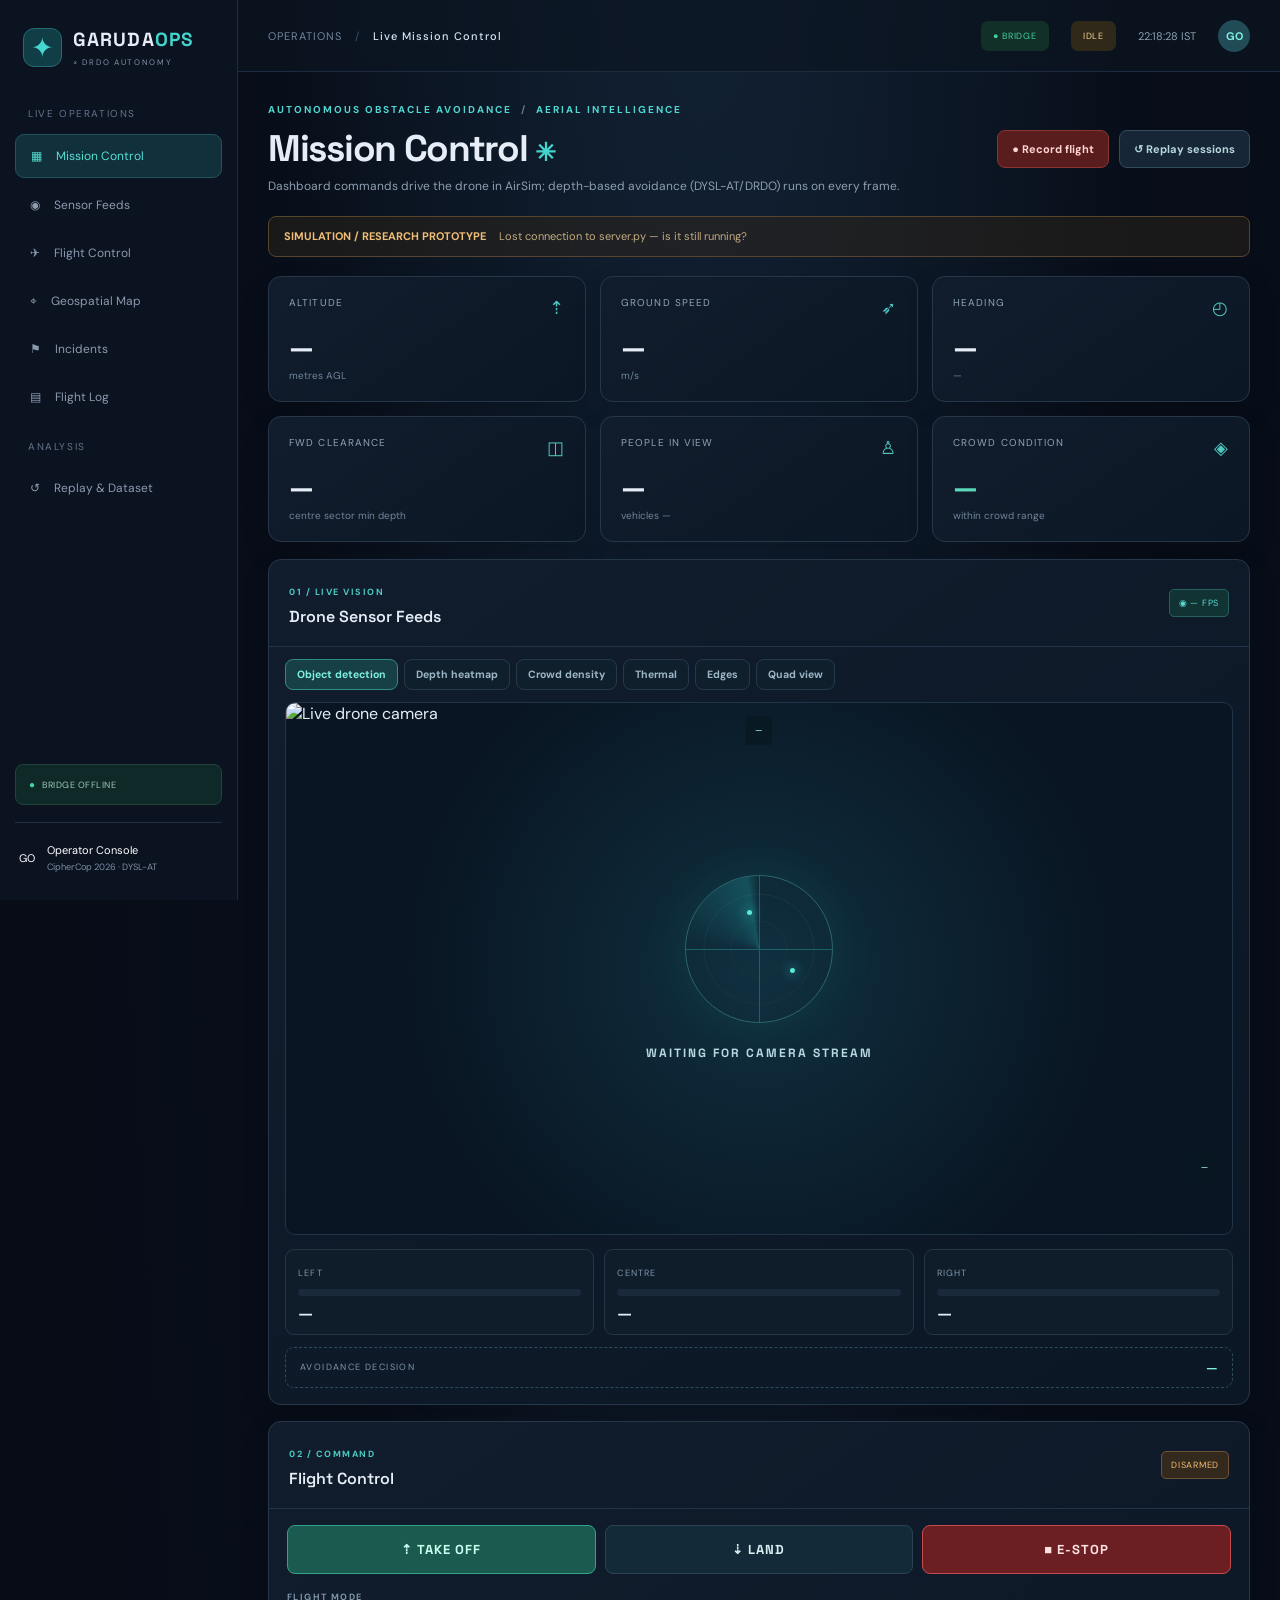
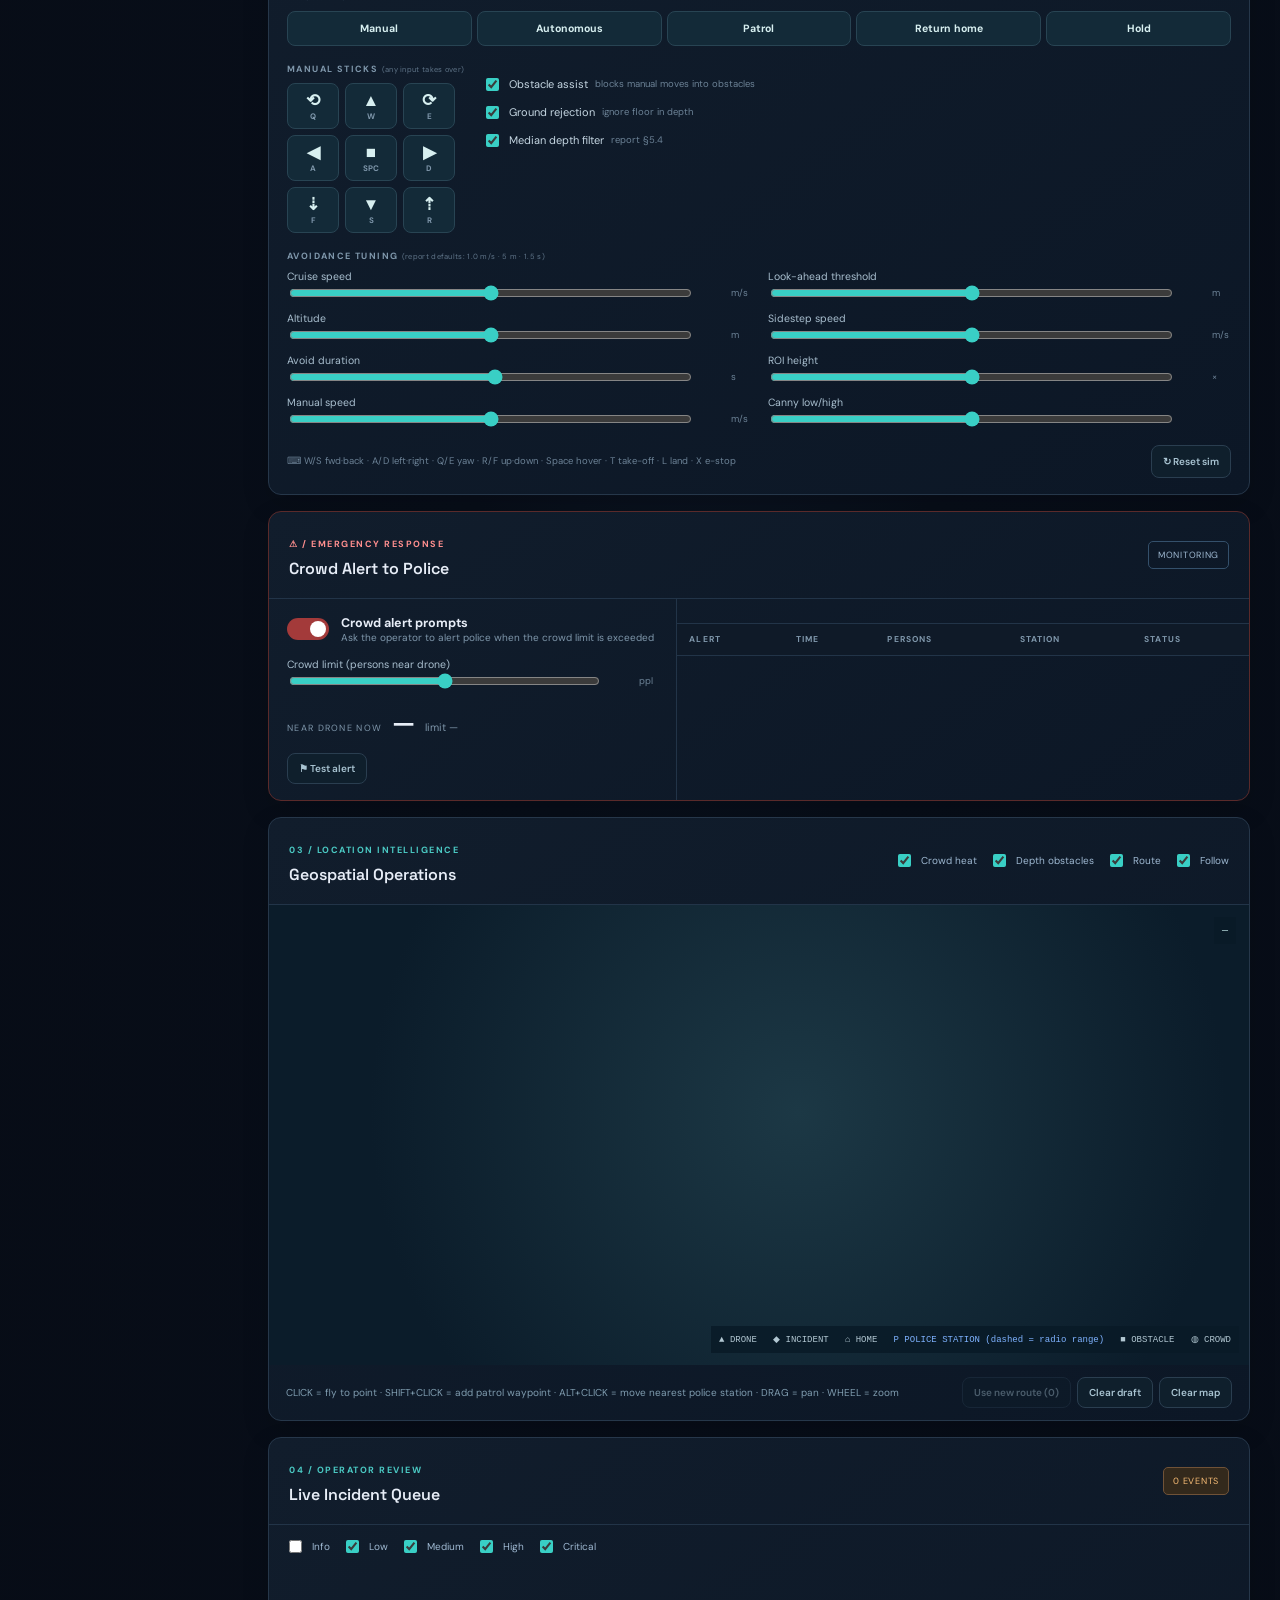
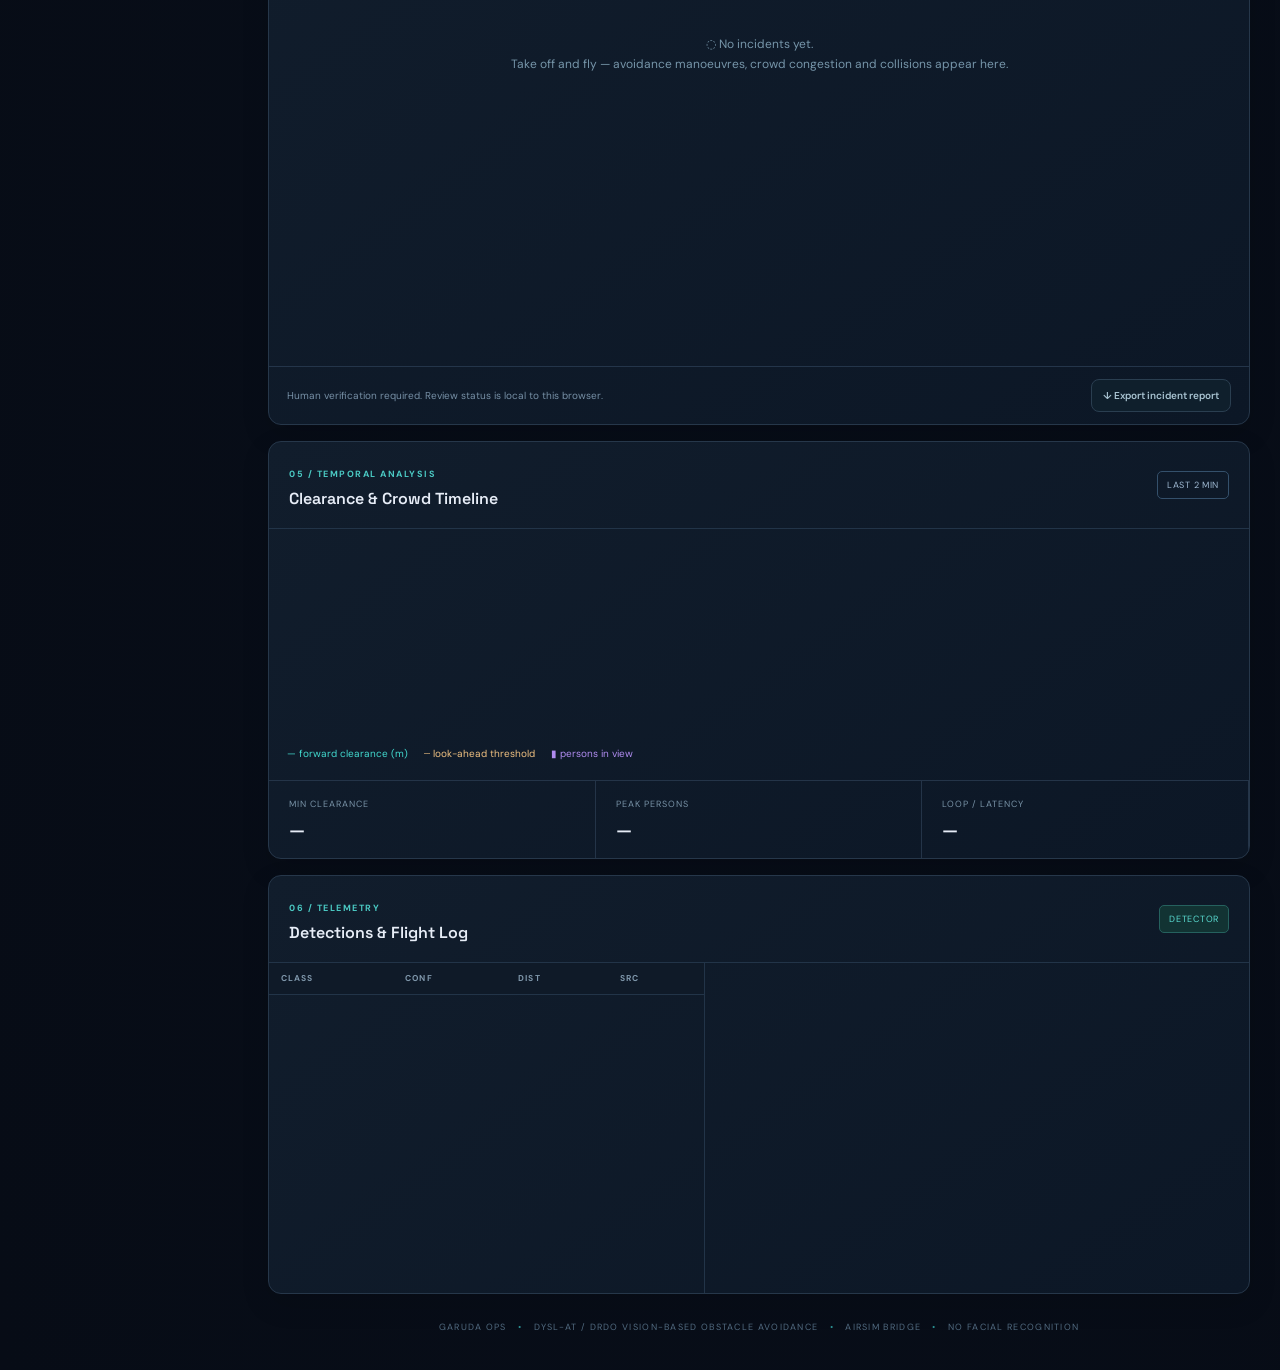
==== commit 55e5e1f7: "Police stations: nearest-station alert, fly to deliver when out of range" ====
--- a/web/index.html
+++ b/web/index.html
@@ -165,7 +165,10 @@
           <div class="er-now"><small>NEAR DRONE NOW</small><strong id="erNow">—</strong><span id="erNowFoot">limit —</span></div>
           <button class="ghost" id="erTest" title="Raises a clearly-marked TEST alert with the current position">⚑ Test alert</button>
         </div>
-        <div class="er-log"><table><thead><tr><th>ALERT</th><th>TIME</th><th>PERSONS</th><th>AREA</th><th>STATUS</th></tr></thead><tbody id="erBody"></tbody></table></div>
+        <div class="er-right">
+          <div class="er-stations" id="erStations"></div>
+          <div class="er-log"><table><thead><tr><th>ALERT</th><th>TIME</th><th>PERSONS</th><th>STATION</th><th>STATUS</th></tr></thead><tbody id="erBody"></tbody></table></div>
+        </div>
       </div>
     </section>
 
@@ -182,10 +185,10 @@
       </div>
       <div class="map live-map"><canvas id="mapCanvas"></canvas>
         <div class="map-coords" id="coords">—</div>
-        <div class="map-legend">▲ DRONE &nbsp; ◆ INCIDENT &nbsp; ⌂ HOME &nbsp; ■ DEPTH-MAPPED OBSTACLE &nbsp; ◍ CROWD</div>
+        <div class="map-legend">▲ DRONE &nbsp; ◆ INCIDENT &nbsp; ⌂ HOME &nbsp; <span style="color:#7fb2ff">P POLICE STATION (dashed = radio range)</span> &nbsp; ■ OBSTACLE &nbsp; ◍ CROWD</div>
       </div>
       <div class="map-note map-tools">
-        <span>CLICK = fly to point (GOTO) · SHIFT+CLICK = add patrol waypoint · DRAG = pan · WHEEL = zoom</span>
+        <span>CLICK = fly to point · SHIFT+CLICK = add patrol waypoint · ALT+CLICK = move nearest police station · DRAG = pan · WHEEL = zoom</span>
         <span class="map-btns"><button id="routeApply" class="ghost" disabled>Use new route (0)</button><button id="routeClear" class="ghost">Clear draft</button><button id="mapClear" class="ghost">Clear map</button></span>
       </div>
     </section>
@@ -250,6 +253,7 @@
       <div><small>GPS</small><b id="alertGps">—</b></div>
     </div>
     <p class="modal-q">Send alert to the nearest police station?</p>
+    <div class="station-pick" id="stationPick"></div>
     <div class="modal-btns">
       <button class="big stop" id="alertYes">✔ YES, SEND ALERT</button>
       <button class="big" id="alertNo">✕ NO</button>
--- a/web/live.css
+++ b/web/live.css
@@ -149,3 +149,16 @@
 .modal-btns{display:grid;grid-template-columns:1.4fr 1fr;gap:10px}
 .modal-foot{display:block;margin-top:9px;color:#7f97ab;font-size:10px}
 @media(max-width:900px){.er-body{grid-template-columns:1fr}.er-controls{border-right:0}}
+
+/* police stations */
+.er-right{display:grid;grid-template-rows:auto 1fr}
+.er-stations{display:grid;grid-template-columns:1fr 1fr;gap:8px;padding:12px 14px;border-bottom:1px solid #223448}
+.ps-card{background:#0f1d30;border:1px solid #2a4468;border-radius:9px;padding:9px 11px;font-size:10.5px;color:#b9cce0}
+.ps-card b{display:block;color:#a9c8ff;font-size:12px;margin-bottom:3px}
+.ps-card .in{color:#59d8b5;font-weight:700}.ps-card .out{color:#f2b06d;font-weight:700}
+.station-pick{display:grid;gap:6px;margin:0 0 12px}
+.station-pick label{display:grid;grid-template-columns:auto 1fr auto;gap:10px;align-items:center;background:#0f1d30;border:1px solid #2a4468;border-radius:8px;padding:8px 11px;cursor:pointer;font-size:11.5px;color:#d4e2f0}
+.station-pick label.sel{border-color:#7fb2ff;background:#16294a}
+.station-pick small{color:#8fa6bd}.station-pick .in{color:#59d8b5;font-weight:700}.station-pick .out{color:#f2b06d;font-weight:700}
+.st-DELIVERED{color:#59d8b5;font-weight:700}.st-QUEUED{color:#f2b06d;font-weight:700}
+@media(max-width:900px){.er-stations{grid-template-columns:1fr}}
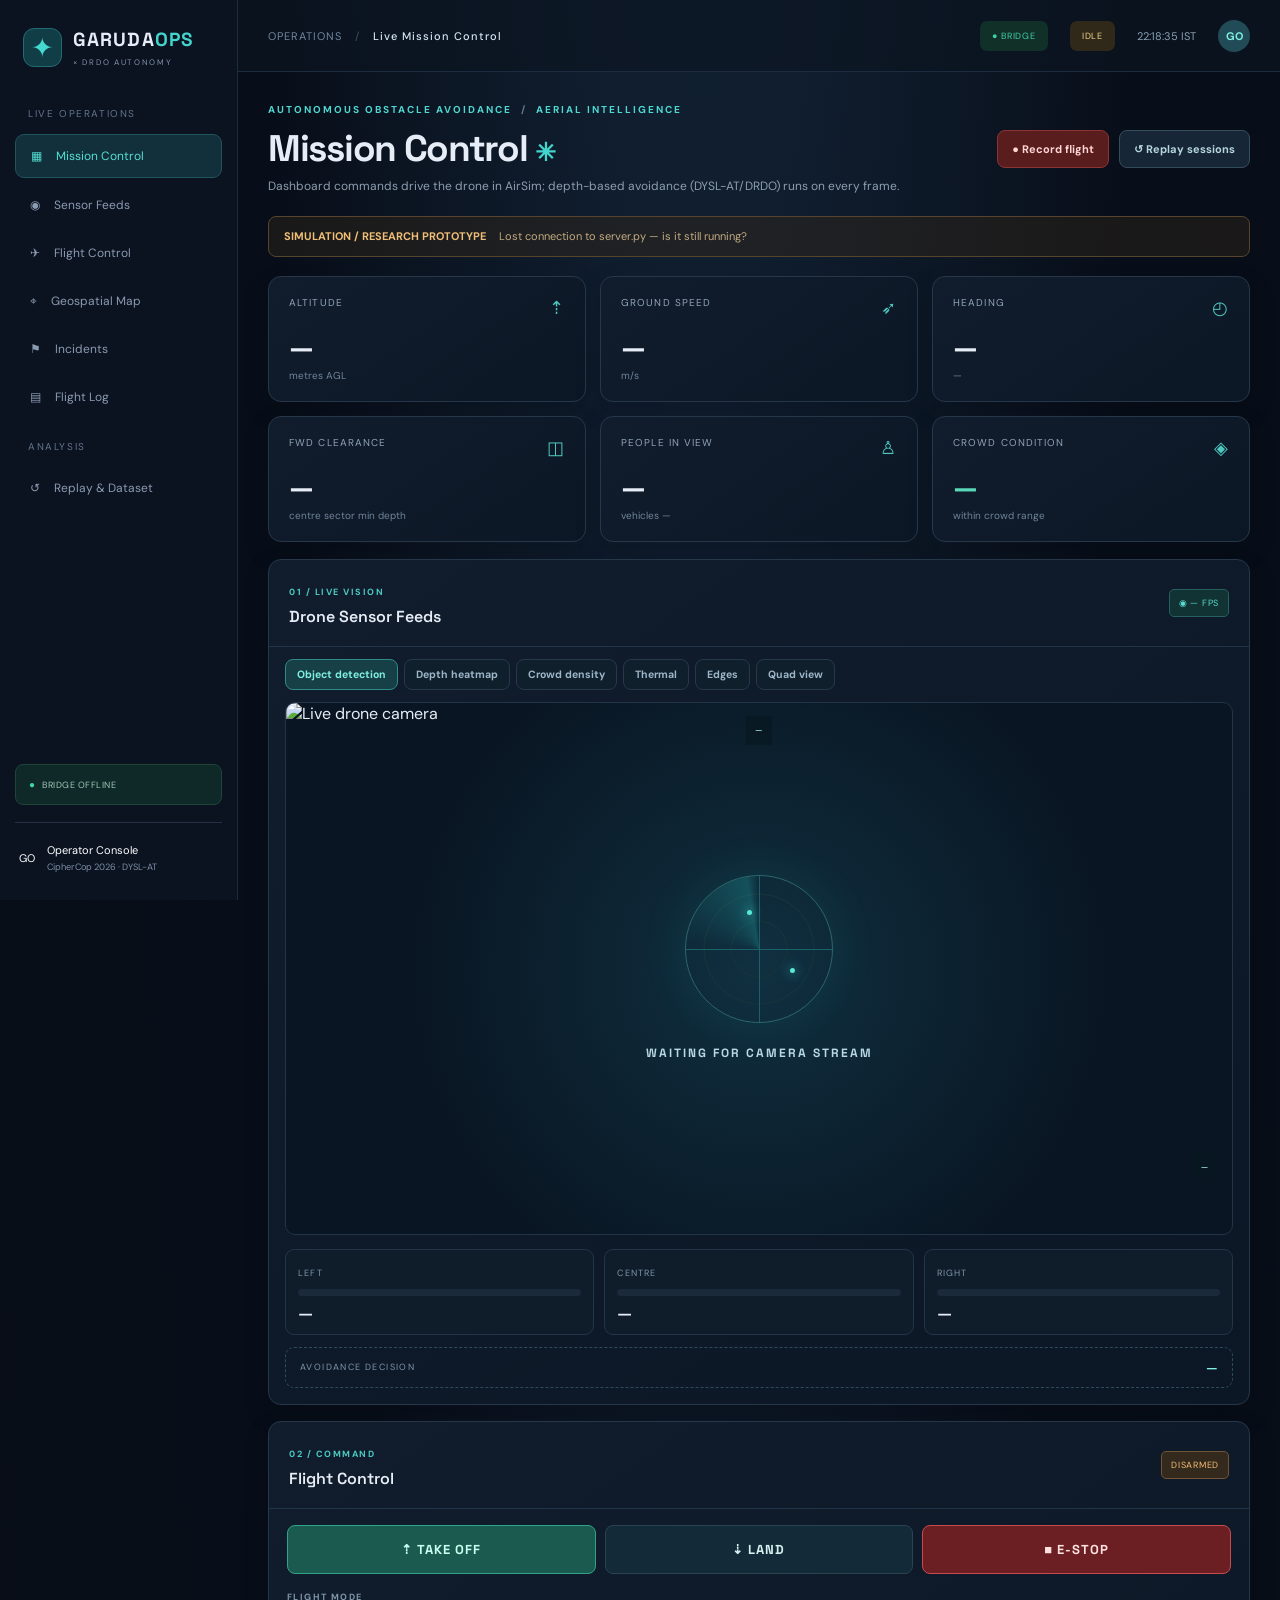
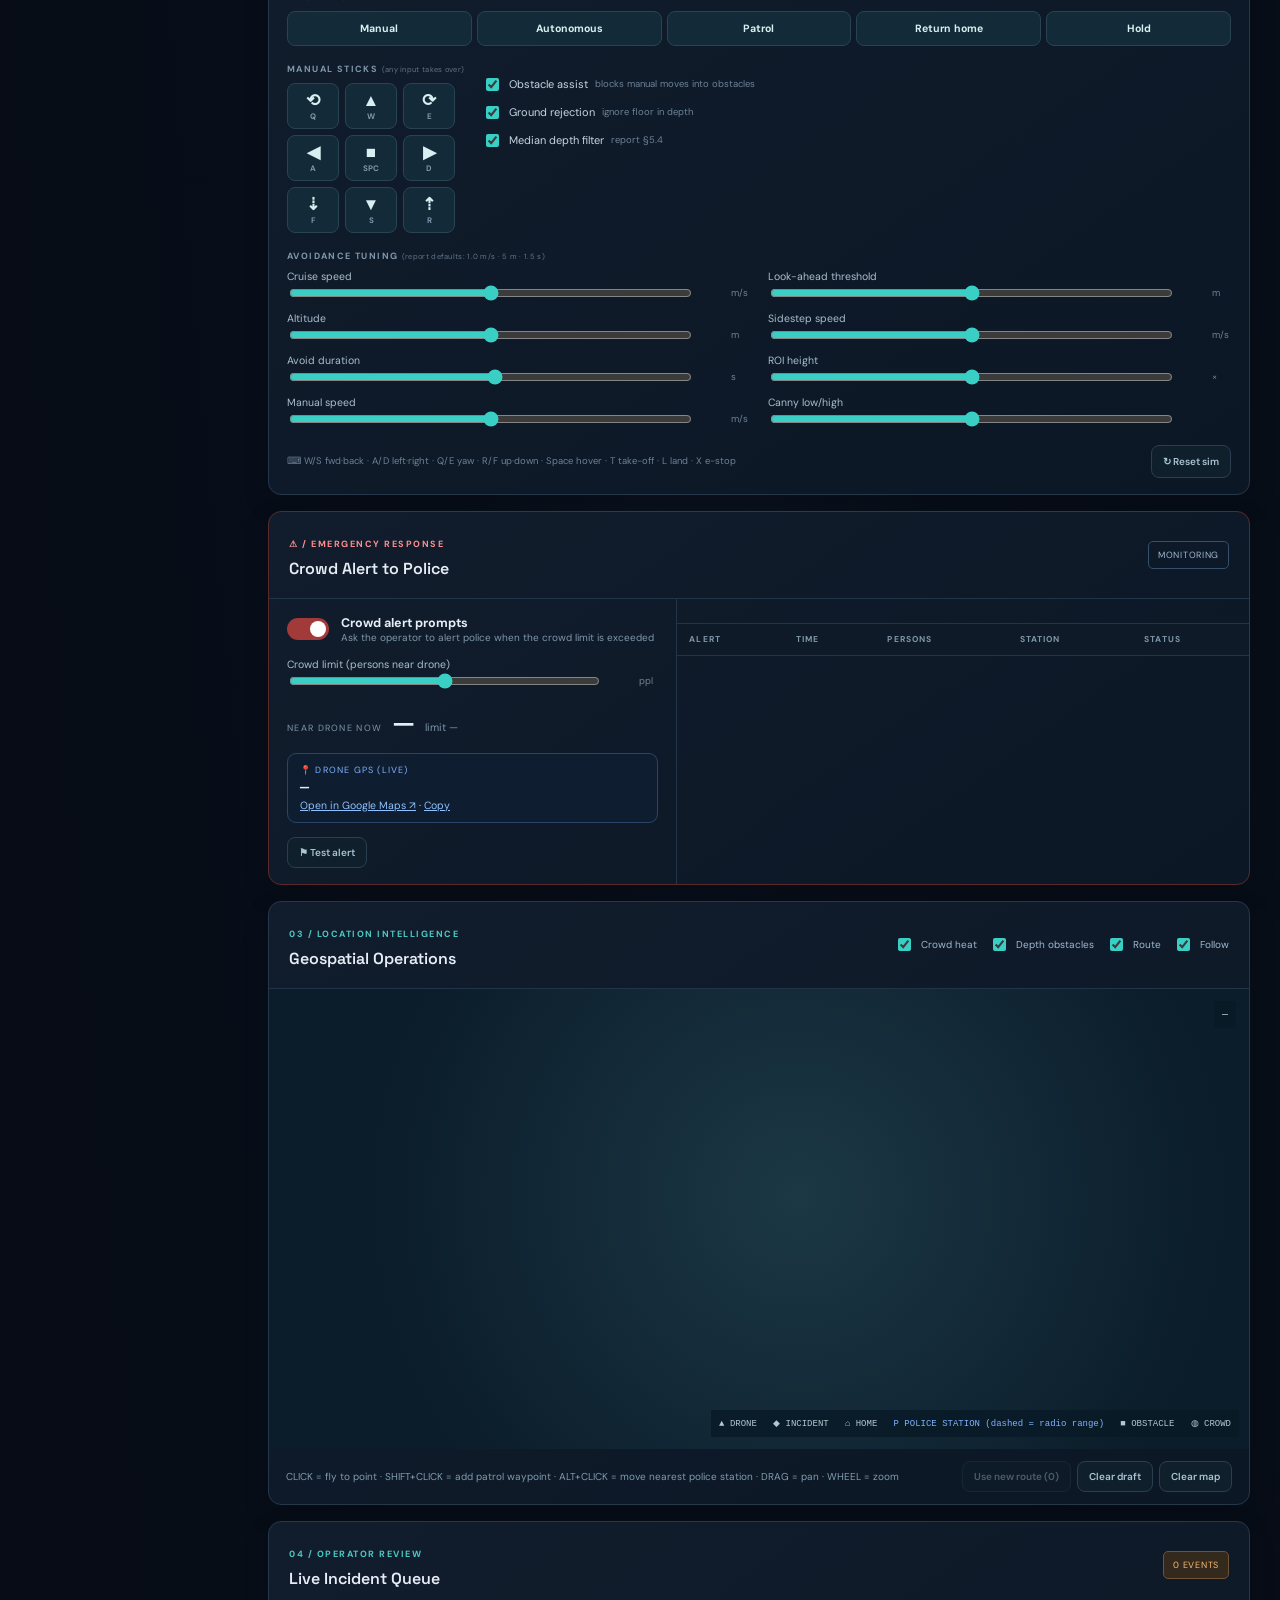
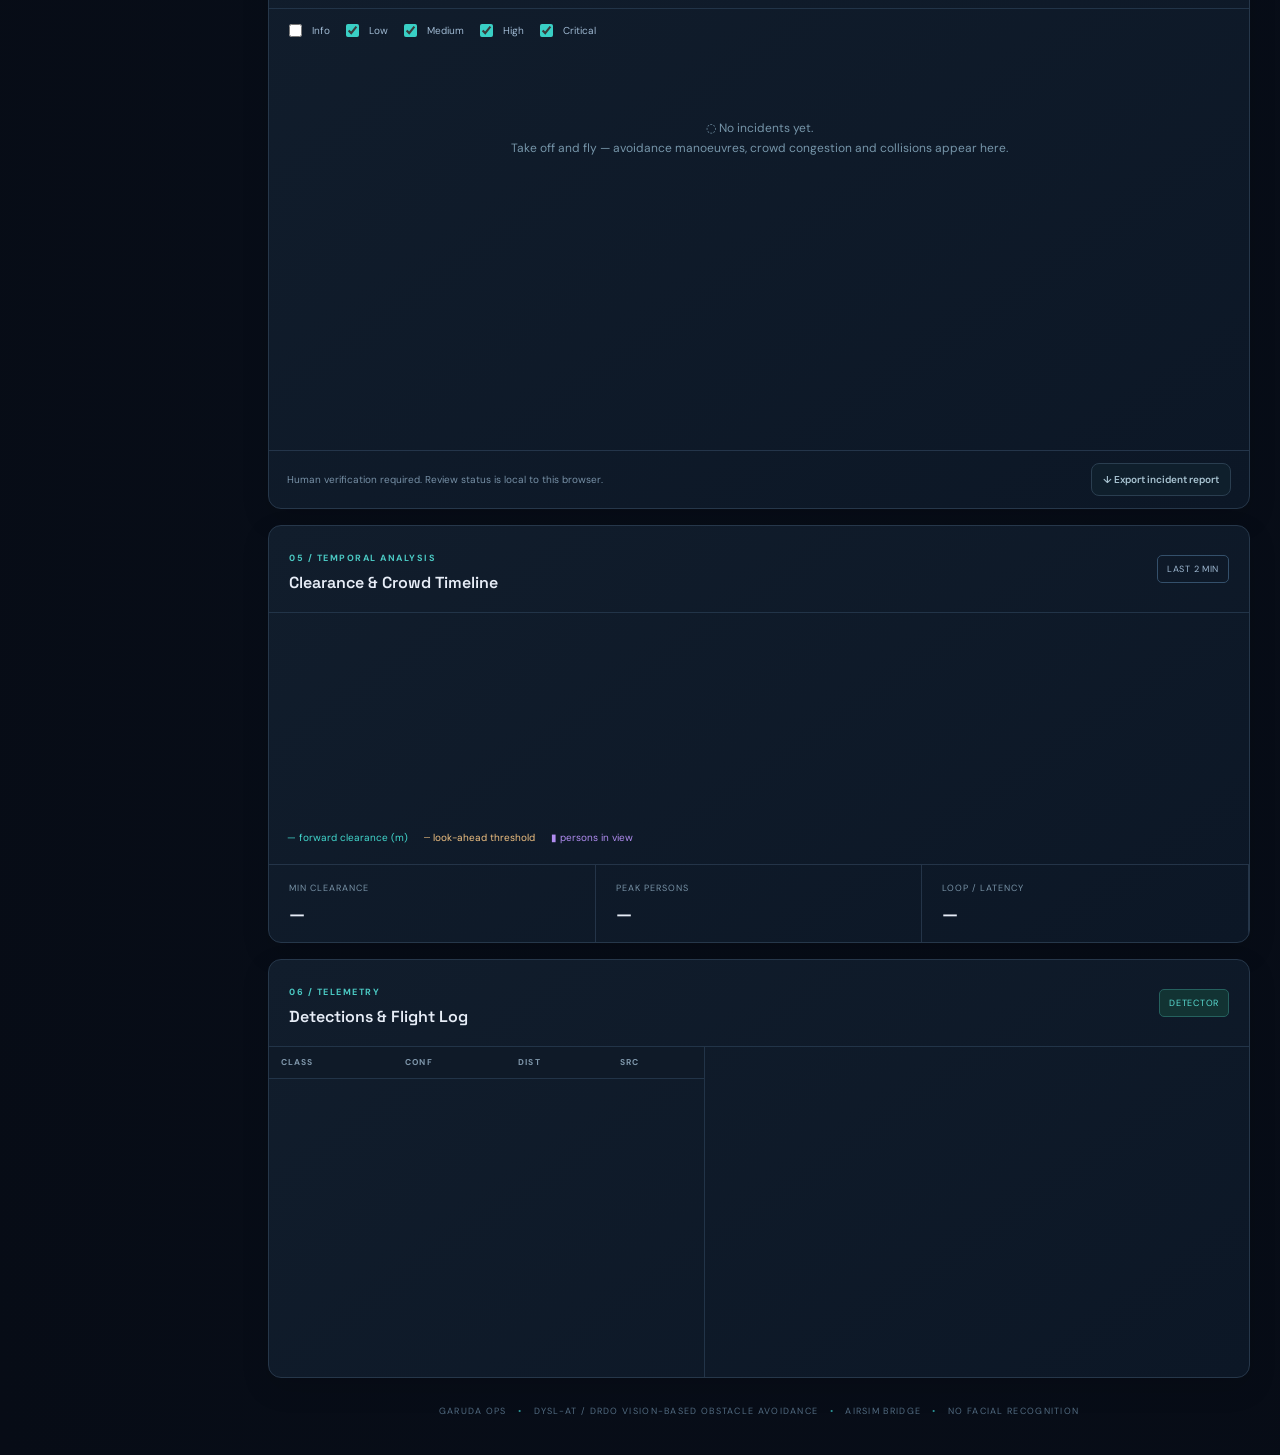
==== commit 22067e2b: "Station contact boxes; alerts open WhatsApp / e-mail" ====
--- a/web/index.html
+++ b/web/index.html
@@ -163,6 +163,8 @@
             <label>Crowd limit (persons near drone) <input type="range" data-param="alert_limit" min="2" max="60" step="1"><output></output><em>ppl</em></label>
           </div>
           <div class="er-now"><small>NEAR DRONE NOW</small><strong id="erNow">—</strong><span id="erNowFoot">limit —</span></div>
+          <div class="er-gps"><small>📍 DRONE GPS (LIVE)</small><b id="erGps">—</b>
+            <span><a id="erMaps" href="#" target="_blank" rel="noopener">Open in Google Maps ↗</a> · <a href="#" id="erCopy">Copy</a></span></div>
           <button class="ghost" id="erTest" title="Raises a clearly-marked TEST alert with the current position">⚑ Test alert</button>
         </div>
         <div class="er-right">
@@ -250,7 +252,7 @@
       <div><small>ALERT</small><b id="alertId">—</b></div>
       <div><small>DETECTED AT</small><b id="alertTime">—</b></div>
       <div><small>AREA</small><b id="alertZone">—</b></div>
-      <div><small>GPS</small><b id="alertGps">—</b></div>
+      <div><small>GPS</small><b id="alertGps">—</b> <a id="alertMaps" href="#" target="_blank" rel="noopener" class="maplink">Open in Maps ↗</a></div>
     </div>
     <p class="modal-q">Send alert to the nearest police station?</p>
     <div class="station-pick" id="stationPick"></div>
--- a/web/live.css
+++ b/web/live.css
@@ -162,3 +162,23 @@
 .station-pick small{color:#8fa6bd}.station-pick .in{color:#59d8b5;font-weight:700}.station-pick .out{color:#f2b06d;font-weight:700}
 .st-DELIVERED{color:#59d8b5;font-weight:700}.st-QUEUED{color:#f2b06d;font-weight:700}
 @media(max-width:900px){.er-stations{grid-template-columns:1fr}}
+
+.er-gps{display:grid;gap:3px;background:#0f1d30;border:1px solid #2a4468;border-radius:9px;padding:10px 12px}
+.er-gps small{font-size:9px;letter-spacing:1.2px;color:#7fb2ff}
+.er-gps b{font:600 15px ui-monospace,Consolas,monospace;color:#e7edf7}
+.er-gps span,.ps-card a,.maplink{font-size:10.5px}
+.er-gps a,.ps-card a,.maplink,.er-log a{color:#8fc1ff}
+.ps-card .contact{margin-top:4px;color:#d4e2f0}
+.ps-card button{margin-top:6px;padding:5px 9px;font-size:9.5px}
+.station-pick .contact{color:#9fc4ff}
+.mail-SENT{color:#59d8b5}.mail-FAIL{color:#ff8f8f}.mail-WAIT{color:#f3d48d}.mail-OUT{color:#b9cce0}
+.ps-form{display:grid;grid-template-columns:1fr 1fr;gap:6px 8px;margin-top:8px}
+.ps-form label{display:grid;gap:3px;font-size:9.5px;letter-spacing:.6px;color:#8fa6bd}
+.ps-form input{background:#08121e;border:1px solid #2a4468;border-radius:6px;color:#e7edf7;padding:7px 8px;font:12px ui-monospace,Consolas,monospace;width:100%;box-sizing:border-box}
+.ps-form input:focus{outline:none;border-color:#7fb2ff;box-shadow:0 0 0 2px #7fb2ff33}
+.ps-actions{grid-column:1/-1;display:flex;gap:10px;align-items:center}
+.ps-actions button{margin:0}
+.ps-msg{font-size:10px;color:#8fa6bd}.ps-msg.ok{color:#59d8b5}.ps-msg.err{color:#ff8f8f}
+.ps-card.no-contact{border-color:#7a5a2a}.ps-card.no-contact .ps-msg{color:#f2b06d}
+.station-pick label.disabled{opacity:.55;cursor:not-allowed}
+.er-log a{margin-left:4px;font-size:10px}
